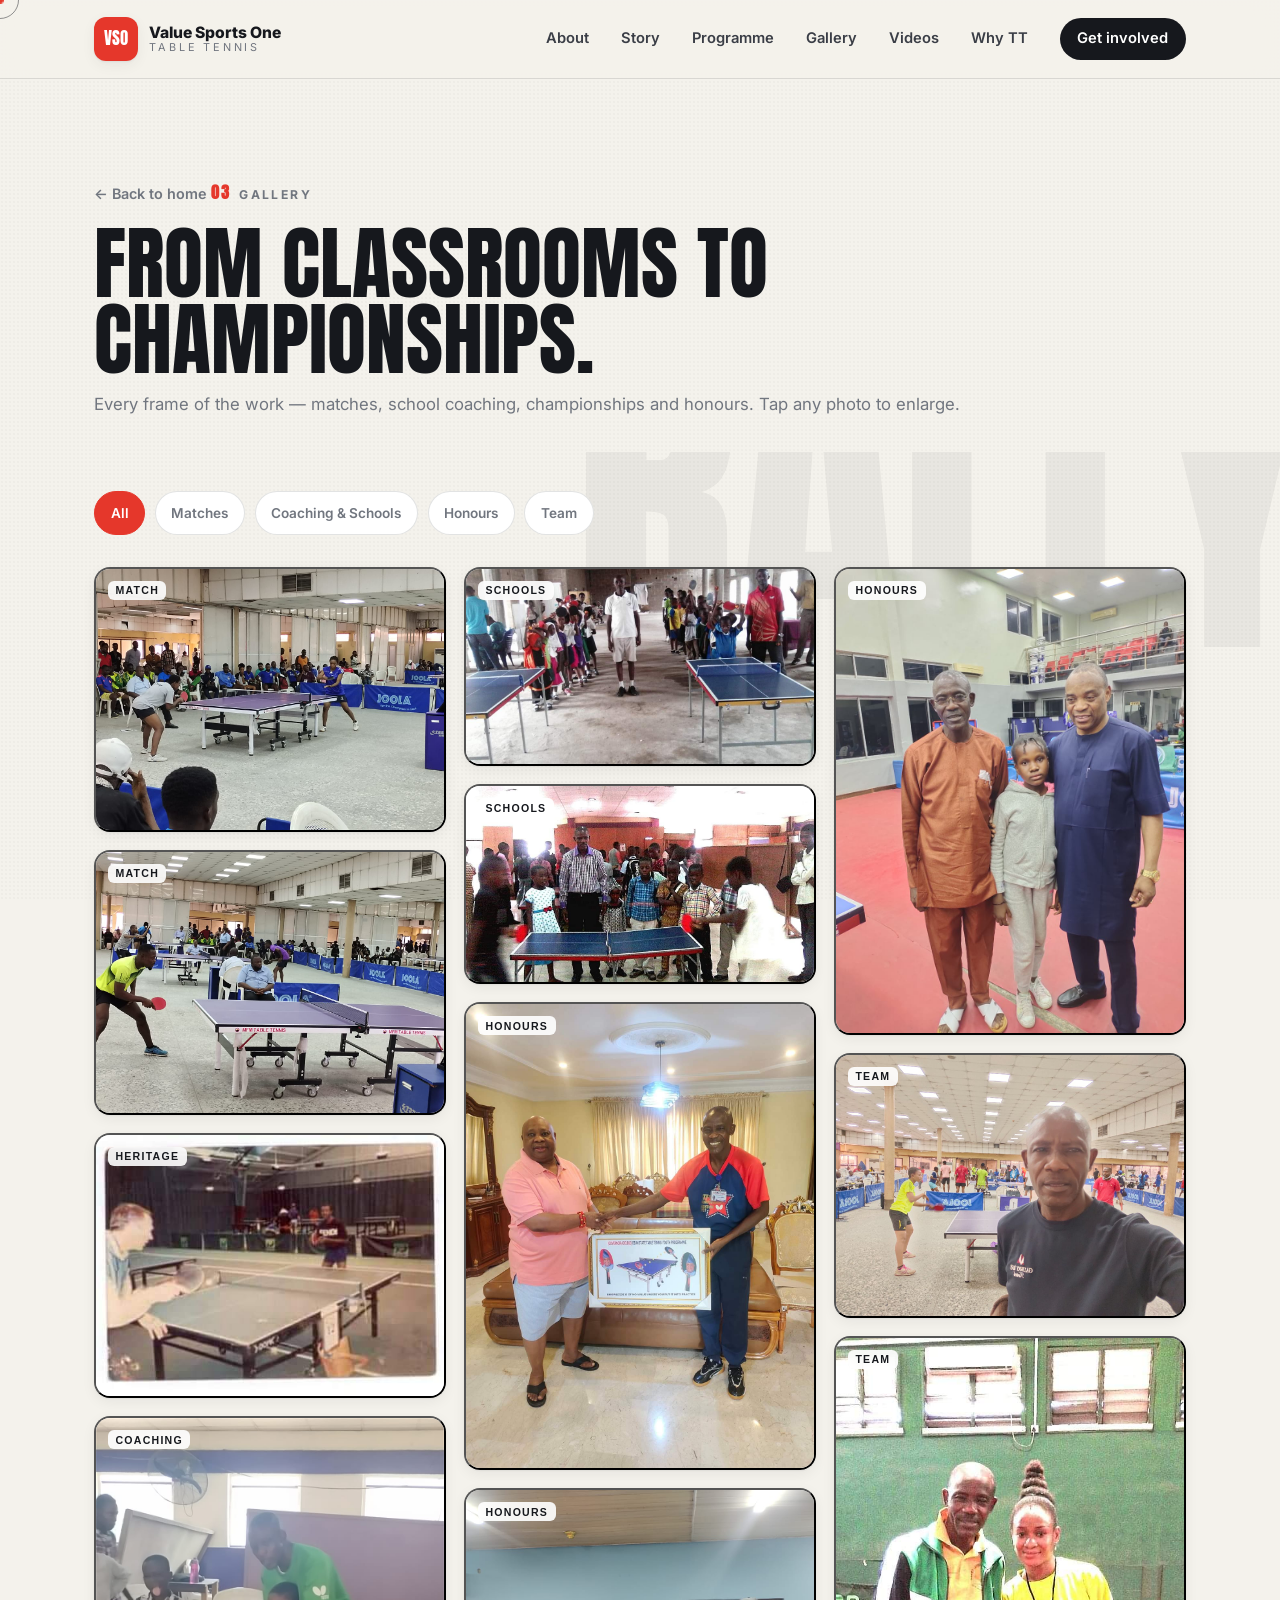
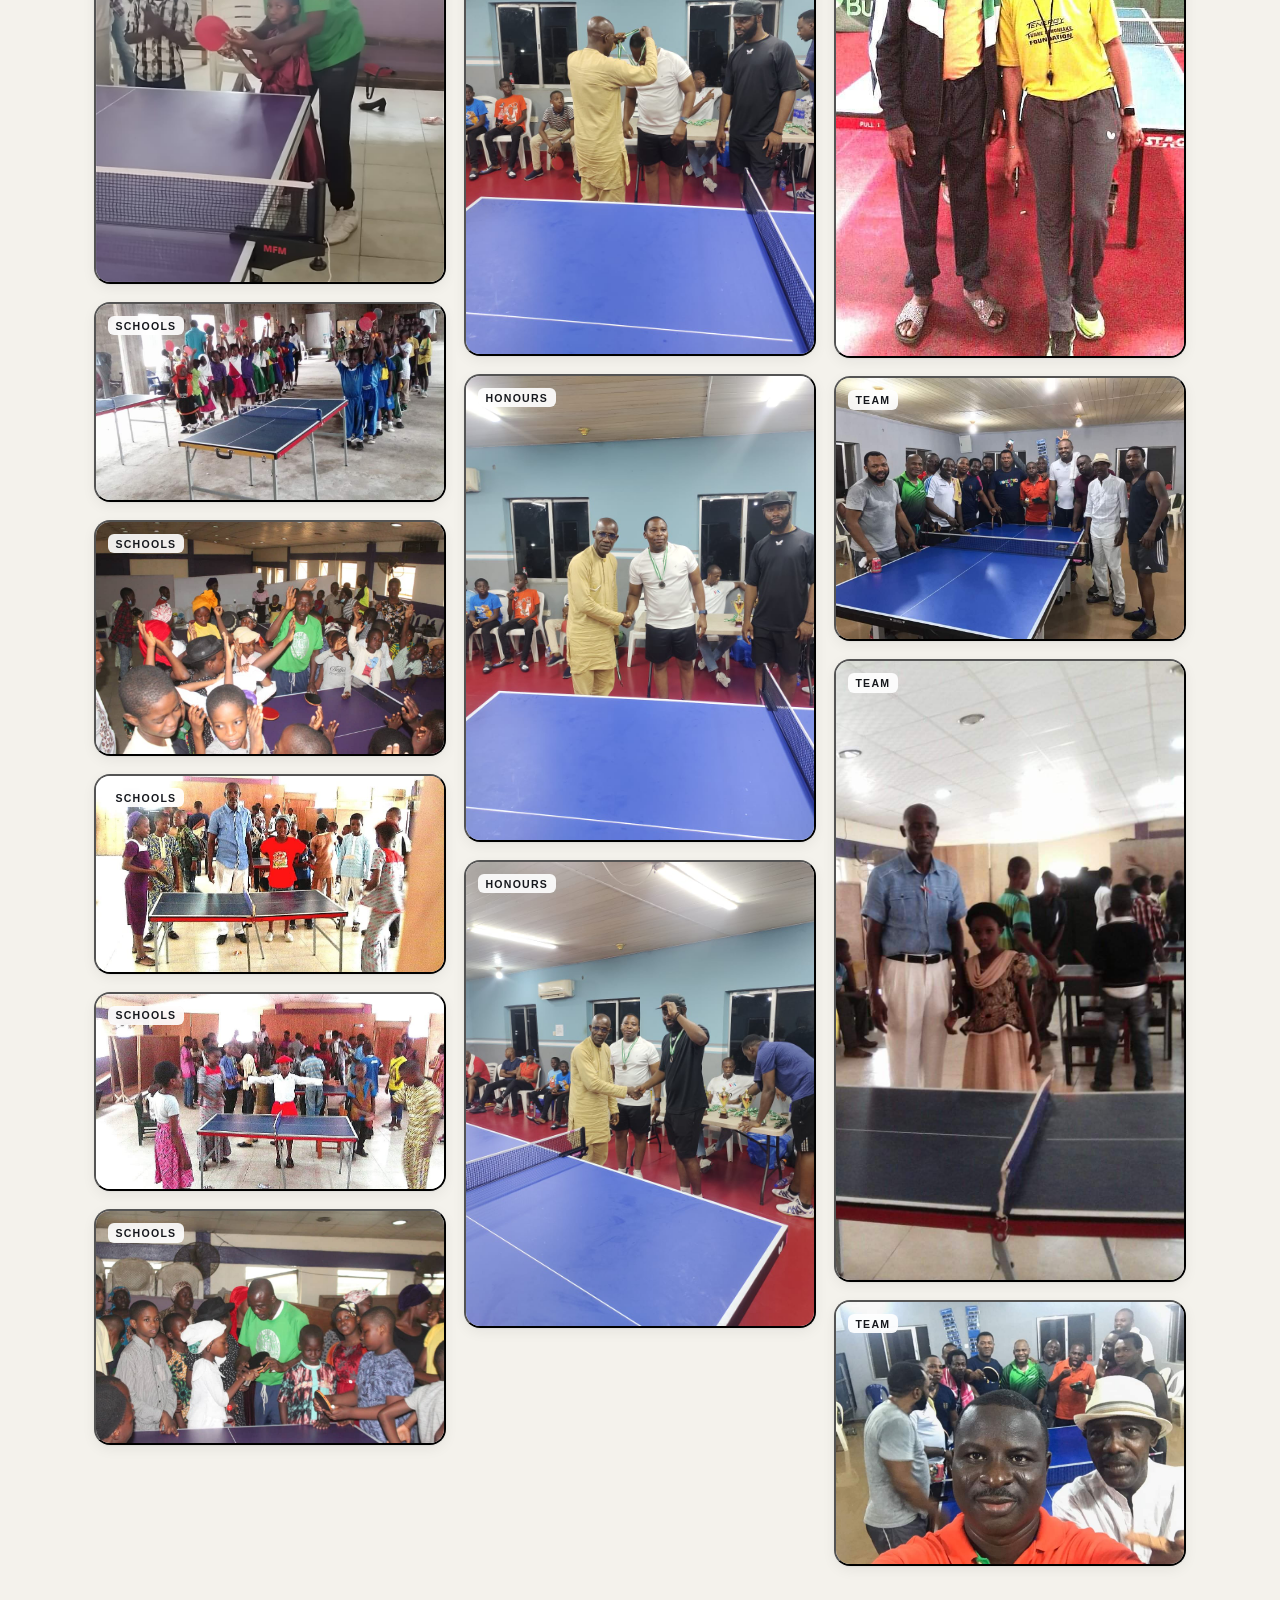
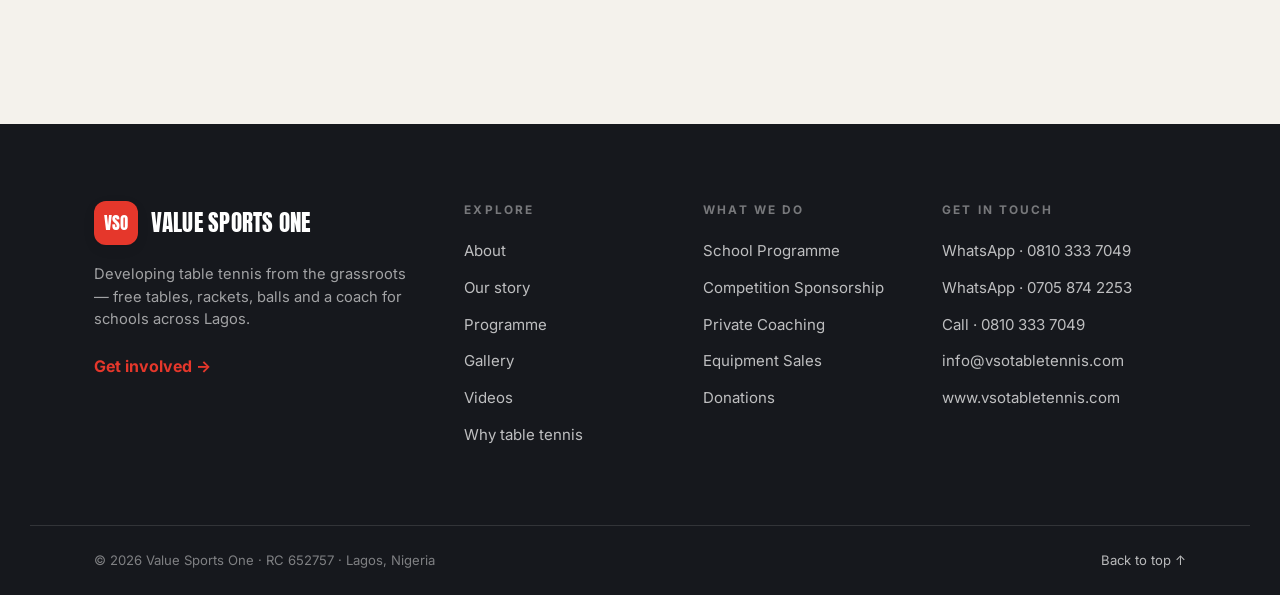
==== gallery.html @ e2d9fc6f "Dedicated gallery/videos pages with homepage previews; split-panel endorsement - Add gallery.html an" ====
<!DOCTYPE html>
<html lang="en">
<head>
<meta charset="UTF-8" />
<meta name="viewport" content="width=device-width, initial-scale=1.0" />
<title>Gallery — VSO Table Tennis | Value Sports One</title>
<meta name="description" content="Photo gallery from Value Sports One (VSO) Table Tennis — matches, school coaching, championships and honours across Lagos." />
<meta name="theme-color" content="#f4f2ee" />
<link rel="icon" href="favicon.svg" type="image/svg+xml" />
<link rel="preconnect" href="https://fonts.googleapis.com" />
<link rel="preconnect" href="https://fonts.gstatic.com" crossorigin />
<link href="https://fonts.googleapis.com/css2?family=Anton&family=Inter:wght@400;500;600;700;800&display=swap" rel="stylesheet" />
<link rel="stylesheet" href="styles-light.css" />
</head>
<body class="theme-light">

<!-- ===== HEADER ===== -->
<header class="site-header" id="top">
  <div class="wrap header-inner">
    <a class="brand" href="index.html" aria-label="VSO Table Tennis home">
      <span class="brand-badge">VSO</span>
      <span class="brand-text">
        <span class="brand-name">Value Sports One</span>
        <span class="brand-sub">Table Tennis</span>
      </span>
    </a>
    <nav class="nav" id="nav" aria-label="Primary">
      <div class="nav-modal-head">
        <span class="nav-modal-title">Menu</span>
        <button class="nav-close" id="navClose" type="button" aria-label="Close menu"><span></span><span></span></button>
      </div>
      <a href="index.html#about">About</a>
      <a href="index.html#story">Story</a>
      <a href="index.html#programme">Programme</a>
      <a href="gallery.html">Gallery</a>
      <a href="videos.html">Videos</a>
      <a href="index.html#benefits">Why TT</a>
      <a href="index.html#contact" class="nav-cta">Get involved</a>
    </nav>
    <div class="nav-backdrop" id="navBackdrop"></div>
    <button class="nav-toggle" id="navToggle" aria-label="Open menu" aria-expanded="false" aria-controls="nav">
      <span></span><span></span><span></span>
    </button>
  </div>
</header>

<main>
  <!-- ===== PAGE HERO ===== -->
  <section class="page-hero">
    <div class="wrap">
      <a class="back-link" href="index.html">← Back to home</a>
      <p class="kicker"><span>03</span> Gallery</p>
      <h1>From classrooms to championships.</h1>
      <p class="section-intro">Every frame of the work — matches, school coaching, championships and honours. Tap any photo to enlarge.</p>
    </div>
  </section>

  <!-- ===== FULL GALLERY ===== -->
  <section class="section gallery media-page" id="gallery">
    <div class="wrap">
      <div class="gallery-filters" id="galleryFilters" role="tablist" aria-label="Filter gallery">
        <button class="chip is-active" data-filter="all">All</button>
        <button class="chip" data-filter="action">Matches</button>
        <button class="chip" data-filter="training">Coaching &amp; Schools</button>
        <button class="chip" data-filter="endorsements">Honours</button>
        <button class="chip" data-filter="portraits">Team</button>
      </div>
      <div class="masonry" id="masonry"><!-- built by light.js --></div>
    </div>
  </section>
</main>

<!-- ===== FOOTER ===== -->
<footer class="site-footer">
  <div class="wrap footer-grid">
    <div class="footer-col footer-about">
      <a class="footer-brand" href="index.html" aria-label="VSO Table Tennis home">
        <span class="brand-badge">VSO</span>
        <span class="footer-name">Value Sports One</span>
      </a>
      <p class="footer-tag">Developing table tennis from the grassroots — free tables, rackets, balls and a coach for schools across Lagos.</p>
      <a class="footer-cta" href="https://wa.me/2348103337049?text=Hello%20VSO%2C%20I%27d%20like%20to%20get%20involved%20with%20VSO%20Table%20Tennis." target="_blank" rel="noopener">Get involved →</a>
    </div>

    <nav class="footer-col" aria-label="Explore">
      <h3 class="footer-heading">Explore</h3>
      <ul class="footer-links">
        <li><a href="index.html#about">About</a></li>
        <li><a href="index.html#story">Our story</a></li>
        <li><a href="index.html#programme">Programme</a></li>
        <li><a href="gallery.html">Gallery</a></li>
        <li><a href="videos.html">Videos</a></li>
        <li><a href="index.html#benefits">Why table tennis</a></li>
      </ul>
    </nav>

    <nav class="footer-col" aria-label="What we do">
      <h3 class="footer-heading">What we do</h3>
      <ul class="footer-links">
        <li><a href="index.html#programme">School Programme</a></li>
        <li><a href="index.html#programme">Competition Sponsorship</a></li>
        <li><a href="index.html#programme">Private Coaching</a></li>
        <li><a href="index.html#programme">Equipment Sales</a></li>
        <li><a href="index.html#programme">Donations</a></li>
      </ul>
    </nav>

    <div class="footer-col footer-contact">
      <h3 class="footer-heading">Get in touch</h3>
      <ul class="footer-links">
        <li><a href="https://wa.me/2348103337049" target="_blank" rel="noopener">WhatsApp · 0810 333 7049</a></li>
        <li><a href="https://wa.me/2347058742253" target="_blank" rel="noopener">WhatsApp · 0705 874 2253</a></li>
        <li><a href="tel:+2348103337049">Call · 0810 333 7049</a></li>
        <li><a href="mailto:info@vsotabletennis.com">info@vsotabletennis.com</a></li>
        <li><a href="https://www.vsotabletennis.com">www.vsotabletennis.com</a></li>
      </ul>
    </div>
  </div>

  <div class="wrap footer-bottom">
    <span>© <span id="year"></span> Value Sports One · RC 652757 · Lagos, Nigeria</span>
    <a href="#top">Back to top ↑</a>
  </div>
</footer>

<!-- ===== STICKY MOBILE CTA ===== -->
<a class="mobile-cta" href="https://wa.me/2348103337049?text=Hello%20VSO%2C%20I%27d%20like%20to%20get%20involved%20with%20VSO%20Table%20Tennis." target="_blank" rel="noopener" aria-label="Chat with VSO on WhatsApp">
  <svg viewBox="0 0 24 24" width="28" height="28" fill="currentColor" aria-hidden="true"><path d="M12.04 2C6.58 2 2.13 6.45 2.13 11.91c0 1.75.46 3.45 1.32 4.95L2 22l5.25-1.38a9.9 9.9 0 0 0 4.79 1.22h.01c5.46 0 9.91-4.45 9.91-9.91 0-2.65-1.03-5.14-2.9-7.01A9.82 9.82 0 0 0 12.04 2Zm5.8 14.16c-.25.69-1.45 1.32-1.99 1.36-.53.05-1.03.24-3.48-.73-2.94-1.16-4.83-4.15-4.98-4.34-.15-.2-1.2-1.6-1.2-3.05 0-1.45.76-2.16 1.03-2.46.27-.3.59-.37.79-.37.2 0 .4 0 .57.01.18.01.43-.07.67.51.25.59.84 2.04.91 2.19.07.15.12.32.02.52-.1.2-.15.32-.3.49-.15.17-.31.38-.45.51-.15.15-.3.31-.13.6.17.3.76 1.25 1.63 2.02 1.12 1 2.07 1.31 2.36 1.46.3.15.47.12.64-.07.17-.2.74-.86.94-1.16.2-.3.4-.25.67-.15.27.1 1.71.81 2 .96.3.15.5.22.57.34.07.12.07.71-.18 1.4Z"/></svg>
  <span class="mobile-cta-label">Chat with us on WhatsApp</span>
</a>

<!-- ===== LIGHTBOX ===== -->
<div class="lightbox" id="lightbox" aria-hidden="true" role="dialog" aria-modal="true" aria-label="Media viewer">
  <button class="lb-close" id="lbClose" aria-label="Close">&times;</button>
  <button class="lb-nav lb-prev" id="lbPrev" aria-label="Previous">&#8249;</button>
  <button class="lb-nav lb-next" id="lbNext" aria-label="Next">&#8250;</button>
  <div class="lb-stage" id="lbStage"></div>
  <p class="lb-caption" id="lbCaption"></p>
</div>

<script src="light.js"></script>
</body>
</html>
---- styles-light.css ----
/* ==========================================================================
   VSO Table Tennis — styles-light.css
   Light editorial concept · cinematic showreel · custom cursor · fine motion.
   ========================================================================== */

:root {
  /* surfaces — warm paper */
  --paper:   #f4f2ec;
  --paper-2: #eae7df;
  --surface: #ffffff;
  --ink:     #16181d;
  --ink-2:   #3a3e46;
  --muted:   #71767f;
  --faint:   #9aa0a8;
  --line:    rgba(22,24,29,0.12);
  --line-2:  rgba(22,24,29,0.20);

  /* brand */
  --red:      #e5372b;
  --red-deep: #c01f14;
  --blue:     #2456d6;
  --green:    #149149;
  --accent:   var(--red);

  /* shadows — soft, layered */
  --sh-sm: 0 1px 2px rgba(22,24,29,.06), 0 4px 14px rgba(22,24,29,.06);
  --sh-md: 0 6px 18px rgba(22,24,29,.08), 0 24px 60px -24px rgba(22,24,29,.22);
  --sh-lg: 0 30px 80px -28px rgba(22,24,29,.40);

  --display: "Anton", "Arial Narrow", sans-serif;
  --sans: "Inter", system-ui, -apple-system, "Segoe UI", Roboto, sans-serif;

  --wrap: 1220px;
  --gutter: clamp(20px, 5vw, 68px);
  --radius: 16px;
  --radius-lg: 24px;
  --ease: cubic-bezier(.22,.61,.36,1);
  --ease-out: cubic-bezier(.16,1,.3,1);
  --pop: cubic-bezier(.34, 1.7, .5, 1);       /* springy overshoot — "jumps out" */
  --pop-soft: cubic-bezier(.3, 1.45, .5, 1);
}

* { box-sizing: border-box; margin: 0; padding: 0; }
html { scroll-behavior: smooth; }
@media (prefers-reduced-motion: reduce) { html { scroll-behavior: auto; } }

body {
  font-family: var(--sans);
  background: var(--paper);
  color: var(--ink);
  line-height: 1.62;
  -webkit-font-smoothing: antialiased;
  text-rendering: optimizeLegibility;
  overflow-x: hidden;
}
a { color: inherit; text-decoration: none; }
img, video { display: block; max-width: 100%; }
ul, ol { list-style: none; }

.wrap { width: 100%; max-width: var(--wrap); margin-inline: auto; padding-inline: var(--gutter); }

/* subtle paper grain */
body::before {
  content: ""; position: fixed; inset: 0; z-index: -1; pointer-events: none;
  background-image: radial-gradient(rgba(22,24,29,.022) 1px, transparent 1px);
  background-size: 4px 4px;
}

/* ---------- type ---------- */
.eyebrow { font-size: .74rem; letter-spacing: .24em; text-transform: uppercase; color: var(--muted); font-weight: 600; }
.eyebrow.light { color: rgba(255,255,255,.82); }
.kicker { display: inline-flex; align-items: baseline; gap: .6em; font-size: .76rem; letter-spacing: .2em; text-transform: uppercase; font-weight: 700; color: var(--muted); margin-bottom: 1.1rem; }
.kicker span { font-family: var(--display); font-size: 1rem; color: var(--red); }
.section-title { font-family: var(--display); font-weight: 400; font-size: clamp(2rem, 5.2vw, 3.7rem); line-height: .98; letter-spacing: .005em; text-transform: uppercase; }
.lead { font-size: clamp(1.05rem, 1.6vw, 1.24rem); color: var(--ink-2); }
p { color: var(--ink-2); }
strong { color: var(--ink); font-weight: 700; }
em { color: var(--muted); font-style: normal; }

.section { padding-block: clamp(76px, 11vw, 150px); }
.section-head { max-width: 780px; margin-bottom: clamp(36px, 6vw, 66px); }
.section-intro { margin-top: .9rem; color: var(--muted); font-size: 1.05rem; }
/* "View all" row under a preview section */
.section-more { margin-top: clamp(30px, 4vw, 52px); display: flex; justify-content: center; }

/* dedicated media pages (gallery.html / videos.html) */
.page-hero { padding: clamp(120px, 15vw, 180px) 0 clamp(18px, 3vw, 34px); }
.page-hero .back-link { display: inline-block; margin-bottom: 1.2rem; font-weight: 600; font-size: .9rem; color: var(--muted); transition: color .2s, transform .3s var(--pop); }
.page-hero .back-link:hover { color: var(--red); transform: translateX(-3px); }
.page-hero h1 { font-family: var(--display); font-weight: 400; text-transform: uppercase; font-size: clamp(2.6rem, 7vw, 5rem); line-height: .95; }
.media-page { padding-top: clamp(20px, 3vw, 40px); }

/* ---------- buttons ---------- */
.btn { position: relative; overflow: hidden; isolation: isolate; display: inline-flex; align-items: center; justify-content: center; gap: .55em; font-weight: 700; font-size: .95rem; padding: 1em 1.6em; border-radius: 999px; border: 1px solid transparent; cursor: pointer; transition: transform .3s var(--pop), border-color .25s, box-shadow .3s, color .3s; }
/* hover fill wipes up from the bottom */
.btn::before { content: ""; position: absolute; inset: 0; z-index: -1; transform: translateY(101%); transition: transform .4s var(--ease-out); }
.btn:hover { transform: translateY(-4px) scale(1.07); }
.btn:hover::before { transform: translateY(0); }
.btn:active { transform: translateY(-1px) scale(.96); transition-duration: .1s; }
/* arrow nudge on the label end */
.btn::after { content: "\2192"; display: inline-block; margin-left: -.15em; opacity: 0; max-width: 0; transform: translateX(-6px); transition: opacity .3s, transform .3s var(--ease-out), max-width .3s; }
.btn:hover::after { opacity: 1; max-width: 1.4em; transform: translateX(0); }

.btn-primary { background: var(--red); color: #fff; box-shadow: 0 12px 30px -12px rgba(229,55,43,.6); }
.btn-primary::before { background: var(--red-deep); }
.btn-primary:hover { box-shadow: 0 18px 40px -14px rgba(229,55,43,.78); }

.btn-ghost { background: transparent; border-color: var(--line-2); color: var(--ink); }
.btn-ghost::before { background: var(--ink); }
.btn-ghost:hover { color: #fff; border-color: var(--ink); }

.btn-block { width: 100%; }
@media (prefers-reduced-motion: reduce) {
  .btn::before, .btn::after { transition: none; }
  .btn:hover, .nav-cta:hover, .chip:hover, .video-card:hover, .benefit:hover,
  .tile:hover, .champ-card:hover, .contact-row:hover, .service-link:hover,
  .reel-toggle:hover, .brand:hover .brand-badge, .service:hover .service-num,
  .video-card:hover .v-play { transform: none; }
}

/* ---------- concept flag ---------- */
.concept-flag {
  position: fixed; bottom: 18px; left: 50%; transform: translateX(-50%);
  z-index: 150; font-size: .78rem; font-weight: 600; letter-spacing: .02em;
  background: var(--ink); color: #fff; padding: .55em 1.1em; border-radius: 999px;
  box-shadow: var(--sh-md); transition: transform .25s var(--ease), opacity .3s;
}
.concept-flag:hover { transform: translateX(-50%) translateY(-2px); }

/* ==========================================================================
   CUSTOM CURSOR
   ========================================================================== */
.cursor-dot, .cursor-ring {
  position: fixed; top: 0; left: 0; z-index: 9999; pointer-events: none;
  border-radius: 50%; mix-blend-mode: normal;
  will-change: transform; translate: -50% -50%;
}
.cursor-dot { width: 7px; height: 7px; background: var(--red); transition: opacity .2s, width .2s, height .2s; }
.cursor-ring {
  width: 38px; height: 38px; border: 1.5px solid rgba(22,24,29,.45);
  transition: width .28s var(--ease-out), height .28s var(--ease-out),
              background .28s, border-color .28s, opacity .25s;
  display: grid; place-items: center;
}
.cursor-ring .cursor-label {
  font-size: .62rem; font-weight: 700; letter-spacing: .12em; text-transform: uppercase;
  color: #fff; opacity: 0; transition: opacity .2s; white-space: nowrap;
}
/* hovering links/buttons → ring grows subtly */
body.cur-link .cursor-ring { width: 58px; height: 58px; border-color: var(--red); }
body.cur-link .cursor-dot { opacity: 0; }
/* hovering media → ring becomes a filled "View / Play" pill-circle */
body.cur-media .cursor-ring { width: 76px; height: 76px; background: var(--red); border-color: var(--red); }
body.cur-media .cursor-ring .cursor-label { opacity: 1; }
body.cur-media .cursor-dot { opacity: 0; }
body.cur-hidden .cursor-dot, body.cur-hidden .cursor-ring { opacity: 0; }
/* hide native cursor only when custom is active */
body.has-cursor, body.has-cursor a, body.has-cursor button, body.has-cursor .tile, body.has-cursor .video-card { cursor: none; }
@media (hover: none), (pointer: coarse) { .cursor-dot, .cursor-ring { display: none !important; } body.has-cursor, body.has-cursor * { cursor: auto; } }

/* ==========================================================================
   HEADER
   ========================================================================== */
.site-header { position: fixed; inset: 0 0 auto 0; z-index: 100; transition: background .3s var(--ease), border-color .3s, backdrop-filter .3s; border-bottom: 1px solid transparent; }
.site-header.scrolled { background: rgba(244,242,236,.82); backdrop-filter: blur(14px) saturate(1.4); border-bottom-color: var(--line); }
.header-inner { display: flex; align-items: center; justify-content: space-between; height: 78px; }
.brand { display: inline-flex; align-items: center; gap: .7rem; }
.brand-badge { font-family: var(--display); font-size: 1.05rem; color: #fff; background: var(--red); width: 44px; height: 44px; display: grid; place-items: center; border-radius: 12px; box-shadow: var(--sh-sm); transition: transform .4s var(--pop); }
.brand:hover .brand-badge { transform: rotate(-8deg) scale(1.12); }
.brand-text { display: flex; flex-direction: column; line-height: 1.05; }
.brand-name { font-weight: 800; font-size: .98rem; }
.brand-sub { font-size: .68rem; letter-spacing: .26em; text-transform: uppercase; color: var(--muted); }
.nav { display: flex; align-items: center; gap: 2rem; }
/* modal-only chrome — hidden on desktop, shown inside the mobile popup */
.nav-modal-head, .nav-backdrop { display: none; }
.nav a { font-size: .92rem; font-weight: 600; color: var(--ink-2); position: relative; transition: color .2s; }
.nav a:not(.nav-cta)::after { content: ""; position: absolute; left: 0; bottom: -6px; width: 0; height: 2px; background: var(--red); transition: width .25s var(--ease); }
.nav a:not(.nav-cta):hover { color: var(--ink); }
.nav a:not(.nav-cta):hover::after { width: 100%; }
.nav a.nav-cta { background: var(--ink); color: #fff; padding: .6em 1.2em; border-radius: 999px; transition: background .2s, transform .3s var(--pop); }
.nav a.nav-cta:hover { background: var(--red); color: #fff; transform: translateY(-2px) scale(1.07); }
.nav a.nav-cta:active { transform: scale(.96); transition-duration: .1s; }
.nav-toggle { display: none; flex-direction: column; align-items: center; justify-content: center; gap: 5px; background: none; border: 0; cursor: pointer; width: 44px; height: 44px; margin-right: -8px; }
.nav-toggle span { width: 26px; height: 2px; background: var(--ink); border-radius: 2px; transition: transform .3s var(--ease), opacity .2s; }
.nav-toggle[aria-expanded="true"] span:nth-child(1) { transform: translateY(7px) rotate(45deg); }
.nav-toggle[aria-expanded="true"] span:nth-child(2) { opacity: 0; }
.nav-toggle[aria-expanded="true"] span:nth-child(3) { transform: translateY(-7px) rotate(-45deg); }

/* ==========================================================================
   HERO
   ========================================================================== */
.hero { position: relative; min-height: 100svh; display: flex; align-items: flex-end; padding-top: 112px; padding-bottom: clamp(46px, 6vw, 90px); overflow: hidden; }
.hero-media { position: absolute; inset: 0; z-index: 0; }
.hero-media img { width: 100%; height: 100%; object-fit: cover; object-position: 62% center; }
.hero-fade {
  position: absolute; inset: 0;
  background:
    linear-gradient(180deg, rgba(11,12,15,.52) 0%, rgba(11,12,15,.12) 28%, rgba(11,12,15,.5) 68%, rgba(244,242,236,.55) 90%, var(--paper) 100%),
    linear-gradient(90deg, rgba(11,12,15,.72) 0%, rgba(11,12,15,.22) 52%, rgba(11,12,15,0) 100%);
}
.hero-inner { position: relative; z-index: 1; width: 100%; }
.hero-copy { max-width: 660px; }
.hero .eyebrow.light { color: rgba(255,255,255,.85); }
.hero-title { font-family: var(--display); font-weight: 400; font-size: clamp(3rem, 8.4vw, 7rem); line-height: .9; letter-spacing: .005em; text-transform: uppercase; margin: .8rem 0 1.2rem; color: #fff; }
.hero-title .line { display: block; overflow: hidden; }
.hero-title .w { display: inline-block; transform: translateY(110%); opacity: 0; transition: transform .9s var(--ease-out), opacity .9s var(--ease-out); }
.hero.in .w { transform: translateY(0); opacity: 1; }
.hero-title .accent { color: var(--red); }
.hero-lead { max-width: 520px; font-size: clamp(1.02rem, 1.5vw, 1.2rem); color: rgba(255,255,255,.9); }
.hero-actions { display: flex; flex-wrap: wrap; gap: .9rem; margin-top: 2rem; }
.hero .btn-ghost { border-color: rgba(255,255,255,.5); color: #fff; }
.hero .btn-ghost::before { background: #fff; }
.hero .btn-ghost:hover { border-color: #fff; color: var(--ink); }
.hero-scroll { position: absolute; left: 50%; bottom: 22px; transform: translateX(-50%); width: 26px; height: 42px; border: 2px solid rgba(255,255,255,.4); border-radius: 14px; z-index: 1; }
.hero-scroll span { position: absolute; left: 50%; top: 8px; width: 4px; height: 8px; background: #fff; border-radius: 2px; transform: translateX(-50%); animation: scrolldot 1.8s infinite; }
@keyframes scrolldot { 0% { opacity: 0; transform: translate(-50%, 0); } 40% { opacity: 1; } 80% { opacity: 0; transform: translate(-50%, 12px); } }
@media (prefers-reduced-motion: reduce) { .hero-scroll span { animation: none; } }

/* header legibility over the photo hero (top of page only) */
.site-header:not(.scrolled) .brand-name { color: #fff; }
.site-header:not(.scrolled) .brand-sub { color: rgba(255,255,255,.7); }
/* these colour the inline desktop nav over the hero — must NOT leak into the
   mobile modal (white links on a white card = invisible), so desktop-only */
@media (min-width: 861px) {
  .site-header:not(.scrolled) .nav a:not(.nav-cta) { color: rgba(255,255,255,.92); }
  .site-header:not(.scrolled) .nav a:not(.nav-cta):hover { color: #fff; }
  .site-header:not(.scrolled) .nav-cta { background: rgba(11,12,15,.34); border: 1px solid rgba(255,255,255,.6); color: #fff; backdrop-filter: blur(6px); }
  .site-header:not(.scrolled) .nav-cta:hover { background: var(--red); border-color: var(--red); color: #fff; }
}
.site-header:not(.scrolled) .nav-toggle span { background: #fff; }

/* ==========================================================================
   TICKER
   ========================================================================== */
.ticker { border-block: 1px solid var(--line); background: var(--surface); overflow: hidden; padding-block: 16px; }
.ticker-row { display: inline-flex; align-items: center; gap: 1.5rem; white-space: nowrap; font-family: var(--display); font-size: 1.25rem; letter-spacing: .03em; text-transform: uppercase; color: var(--ink); animation: tick 30s linear infinite; }
.ticker-row i { color: var(--red); font-style: normal; }
@keyframes tick { to { transform: translateX(-50%); } }
@media (prefers-reduced-motion: reduce) { .ticker-row { animation: none; } }

/* ==========================================================================
   STORY
   ========================================================================== */
.story-grid { display: grid; grid-template-columns: 1.05fr .95fr; gap: clamp(32px, 6vw, 84px); align-items: center; }
.story-copy p + p { margin-top: 1.1rem; }
.story-copy .lead { margin-bottom: 1.1rem; }
.signature { display: flex; align-items: center; gap: 1.1rem; margin-top: 2rem; padding-top: 1.5rem; border-top: 1px solid var(--line); }
.sig-photo { width: 66px; height: 66px; border-radius: 50%; object-fit: cover; object-position: center 25%; flex: none; border: 3px solid var(--red); box-shadow: var(--sh-sm); transition: transform .4s var(--pop); }
.signature:hover .sig-photo { transform: scale(1.08) rotate(-4deg); }
.sig-text { display: flex; flex-direction: column; }
.sig-name { display: block; font-family: var(--display); font-size: 1.3rem; }
.sig-role { display: block; font-size: .85rem; color: var(--muted); }
.story { padding-top: clamp(34px, 5vw, 66px); }
.story-figure { position: relative; border-radius: var(--radius-lg); box-shadow: var(--sh-lg); }
.story-figure img { width: 100%; aspect-ratio: 5/4; object-fit: cover; border-radius: var(--radius-lg); display: block; }
/* shape-line corner bracket — laps up into the section above */
.story-figure::before {
  content: ""; position: absolute; left: -14px; top: -14px; width: 74px; height: 74px;
  border-left: 3px solid var(--red); border-top: 3px solid var(--red);
  z-index: 2; pointer-events: none;
}
@media (min-width: 861px) {
  .story-figure { margin-top: -84px; } /* overlap the previous section */
}

/* About us — two-column editorial */
.about { padding-top: clamp(40px, 6vw, 80px); }
.about-grid { display: grid; grid-template-columns: .82fr 1.18fr; gap: clamp(28px, 6vw, 84px); align-items: start; }
.about-head { position: sticky; top: 120px; }
.about-statement { font-size: clamp(1.35rem, 2.6vw, 2.05rem); font-weight: 600; line-height: 1.34; letter-spacing: -.01em; color: var(--ink); }
.about-statement em { color: var(--red); font-style: normal; }
.about-facts { display: grid; grid-template-columns: repeat(3, 1fr); gap: 0; margin-top: clamp(28px, 4vw, 44px); border-top: 1px solid var(--line); }
.about-facts .fact { padding: 1.25rem 0 0; border-right: 1px solid var(--line); padding-right: 1.2rem; }
.about-facts .fact:last-child { border-right: 0; }
.about-facts dt { font-size: .72rem; letter-spacing: .2em; text-transform: uppercase; font-weight: 700; color: var(--muted); margin-bottom: .5rem; }
.about-facts dd { margin: 0; font-family: var(--display); font-size: clamp(1rem, 1.5vw, 1.25rem); line-height: 1.05; text-transform: uppercase; color: var(--ink); }

/* ==========================================================================
   PROGRAMME / SERVICES
   ========================================================================== */
.services { border-top: 1px solid var(--line); }
.service { display: grid; grid-template-columns: auto 1fr auto; align-items: center; gap: clamp(16px, 4vw, 48px); padding: clamp(22px, 3.4vw, 38px) 0; border-bottom: 1px solid var(--line); position: relative; transition: padding-left .35s var(--ease); }
.service::before { content: ""; position: absolute; inset: 0 0 0 -100vw; background: linear-gradient(90deg, transparent, rgba(229,55,43,.05)); opacity: 0; transition: opacity .3s; pointer-events: none; }
.service:hover::before { opacity: 1; }
.service:hover { padding-left: 14px; }
.service-num { font-family: var(--display); font-size: clamp(1.6rem, 3vw, 2.4rem); color: var(--faint); transition: color .3s, transform .4s var(--pop); }
.service:hover .service-num { color: var(--red); transform: scale(1.22) translateX(4px); }
.service-body h3 { font-size: clamp(1.25rem, 2.4vw, 1.75rem); font-weight: 800; letter-spacing: -.01em; }
.service-body p { margin-top: .4rem; max-width: 62ch; font-size: .98rem; }
.service-link { font-weight: 700; font-size: .82rem; letter-spacing: .04em; text-transform: uppercase; color: var(--ink); border: 1px solid var(--line-2); border-radius: 999px; padding: .7em 1.25em; white-space: nowrap; transition: background .2s, color .2s, border-color .2s, transform .3s var(--pop); }
.service-link:hover { background: var(--ink); color: #fff; border-color: var(--ink); transform: scale(1.09); }
.service-link:active { transform: scale(.96); transition-duration: .1s; }

/* ==========================================================================
   SHOWREEL — sticky parallax video
   ========================================================================== */
/* Desktop / tablet: full-bleed cinematic showreel */
.showreel { position: relative; }
.showreel-track { height: 230vh; position: relative; }
.showreel-sticky { position: sticky; top: 0; height: 100vh; overflow: hidden; display: grid; place-items: center; background: var(--ink); }
.showreel-video { position: absolute; inset: 0; will-change: transform; }
.showreel-video video { width: 100%; height: 100%; object-fit: cover; }
.showreel-scrim { position: absolute; inset: 0; background: linear-gradient(180deg, rgba(11,12,15,.45), rgba(11,12,15,.15) 40%, rgba(11,12,15,.7)); }
.showreel-overlay { position: relative; z-index: 2; text-align: center; color: #fff; padding-inline: var(--gutter); }
.showreel-title { font-family: var(--display); font-weight: 400; text-transform: uppercase; font-size: clamp(2.2rem, 6.5vw, 5rem); line-height: .95; margin: 1rem 0 0; }
.reel-toggle { display: inline-flex; align-items: center; gap: .7em; background: rgba(255,255,255,.12); border: 1px solid rgba(255,255,255,.4); color: #fff; padding: .7em 1.3em .7em .8em; border-radius: 999px; cursor: pointer; font-weight: 700; font-size: .9rem; letter-spacing: .02em; backdrop-filter: blur(6px); transition: background .25s, transform .3s var(--pop); }
.reel-toggle:hover { background: var(--red); border-color: var(--red); transform: translateY(-3px) scale(1.07); }
.reel-toggle:active { transform: scale(.96); transition-duration: .1s; }
.reel-ico { width: 30px; height: 30px; border-radius: 50%; background: #fff; display: grid; place-items: center; }
.reel-ico::before { content: ""; }
.reel-ico[data-state="play"]::before { width: 0; height: 0; margin-left: 3px; border-left: 11px solid var(--ink); border-top: 7px solid transparent; border-bottom: 7px solid transparent; }
.reel-ico[data-state="pause"]::before { width: 9px; height: 11px; border-left: 3px solid var(--ink); border-right: 3px solid var(--ink); }
.showreel-progress { position: absolute; left: 0; right: 0; bottom: 0; height: 4px; background: rgba(255,255,255,.16); z-index: 3; }
.showreel-progress span { display: block; height: 100%; width: 0; background: var(--red); }

/* ==========================================================================
   VIDEOS
   ========================================================================== */
.video-grid { display: grid; grid-template-columns: repeat(3, 1fr); gap: 20px; }
.video-grid .video-card:first-child { grid-column: span 2; grid-row: span 2; }
.video-card { position: relative; border-radius: var(--radius); overflow: hidden; cursor: pointer; background: var(--ink); box-shadow: var(--sh-sm); aspect-ratio: 4/3; transition: transform .4s var(--pop), box-shadow .4s; }
.video-card:hover { transform: translateY(-8px) scale(1.04); box-shadow: var(--sh-lg); z-index: 2; }
.video-card img, .video-card video { position: absolute; inset: 0; width: 100%; height: 100%; object-fit: cover; }
.video-card video { opacity: 0; transition: opacity .4s; }
.video-card.playing video { opacity: 1; }
.video-card::after { content: ""; position: absolute; inset: 0; background: linear-gradient(transparent 50%, rgba(11,12,15,.6)); }
.video-card .v-meta { position: absolute; left: 16px; right: 16px; bottom: 14px; z-index: 2; display: flex; align-items: center; justify-content: space-between; gap: 10px; color: #fff; }
.video-card .v-title { font-weight: 700; font-size: .98rem; }
.video-card .v-play { width: 52px; height: 52px; border-radius: 50%; background: rgba(229,55,43,.95); display: grid; place-items: center; flex: none; transition: transform .35s var(--pop); }
.video-card:hover .v-play { transform: scale(1.22); }
.video-card .v-play::before { content: ""; width: 0; height: 0; margin-left: 4px; border-left: 14px solid #fff; border-top: 9px solid transparent; border-bottom: 9px solid transparent; }

/* ==========================================================================
   GALLERY
   ========================================================================== */
.gallery-filters { display: flex; flex-wrap: wrap; gap: .6rem; margin-bottom: 2rem; }
.chip { font-family: var(--sans); font-size: .85rem; font-weight: 600; color: var(--muted); background: var(--surface); border: 1px solid var(--line); padding: .55em 1.15em; border-radius: 999px; min-height: 44px; display: inline-flex; align-items: center; cursor: pointer; transition: color .2s, background .2s, border-color .2s, transform .3s var(--pop); }
.chip:hover { color: var(--ink); border-color: var(--line-2); transform: translateY(-3px) scale(1.06); }
.chip:active { transform: scale(.96); transition-duration: .1s; }
.chip.is-active { color: #fff; background: var(--red); border-color: var(--red); }
.masonry { columns: 3; column-gap: 18px; }
.tile { position: relative; margin-bottom: 18px; border-radius: var(--radius); overflow: hidden; cursor: pointer; break-inside: avoid; background: var(--surface); box-shadow: var(--sh-sm); transition: transform .35s var(--pop), box-shadow .3s; }
.tile:hover { transform: scale(1.05); box-shadow: var(--sh-lg); z-index: 3; }
.tile img { width: 100%; height: auto; transition: transform .6s var(--ease); }
.tile::after { content: ""; position: absolute; inset: 0; background: linear-gradient(transparent 60%, rgba(11,12,15,.45)); opacity: 0; transition: opacity .3s; }
.tile-tag { position: absolute; top: 12px; left: 12px; z-index: 2; font-size: .66rem; font-weight: 700; letter-spacing: .12em; text-transform: uppercase; color: var(--ink); background: rgba(255,255,255,.9); backdrop-filter: blur(6px); padding: .35em .7em; border-radius: 6px; }
.tile:hover img { transform: scale(1.02); }
.tile:hover::after { opacity: 1; }
.tile.is-hidden { display: none; }

/* ==========================================================================
   CHAMPIONS
   ========================================================================== */
/* editorial feature rows — image pops in from its frame beside a giant statement */
.champ-feature { display: grid; grid-template-columns: 1.12fr .88fr; gap: clamp(28px, 5vw, 76px); align-items: center; margin-top: clamp(44px, 6vw, 88px); }
.champ-feature.reverse { grid-template-columns: .88fr 1.12fr; }
.champ-feature.reverse .champ-shot { order: 2; }
.champ-feature.reverse .champ-said { order: 1; }

.champ-shot {
  position: relative; border-radius: var(--radius-lg); overflow: hidden; box-shadow: var(--sh-lg);
  clip-path: inset(0 101% 0 0 round var(--radius-lg));
  transition: clip-path 1s var(--ease-out), transform .45s var(--pop), box-shadow .45s;
}
.champ-feature.reverse .champ-shot { clip-path: inset(0 0 0 101% round var(--radius-lg)); }
.champ-shot.in,
.champ-feature.reverse .champ-shot.in { clip-path: inset(0 0 0 0 round var(--radius-lg)); }
.champ-shot img { width: 100%; aspect-ratio: 4/3; object-fit: cover; transform: scale(1.25); transition: transform 1.2s var(--pop); }
.champ-shot.face img { object-position: center top; }
.champ-shot.in img { transform: scale(1); }
.champ-shot:hover { transform: translateY(-6px) scale(1.015); }

.champ-said { position: relative; isolation: isolate; }
.champ-said::before { /* on-brand ring shape behind the number */
  content: ""; position: absolute; left: -34px; top: -46px; width: 150px; height: 150px;
  border: 2px solid rgba(229,55,43,.28); border-radius: 50%; z-index: -1;
}
.champ-index { font-family: var(--display); font-size: clamp(1.6rem, 3vw, 2.4rem); color: var(--red); display: block; margin-bottom: .6rem; }
.champ-big { font-size: clamp(1.9rem, 4vw, 3.4rem); font-weight: 800; line-height: 1.04; letter-spacing: -.02em; color: #fff; }
.champ-big em { color: var(--red); font-style: normal; }
.champ-sub { margin-top: 1.3rem; color: rgba(255,255,255,.62); font-size: 1.06rem; max-width: 44ch; }

@media (prefers-reduced-motion: reduce) {
  .champ-shot { clip-path: inset(0 0 0 0 round var(--radius-lg)); transition: none; }
  .champ-shot img { transform: none; transition: none; }
}

/* ==========================================================================
   CONTACT
   ========================================================================== */
.contact-grid { display: grid; grid-template-columns: 1fr 1fr; gap: clamp(32px, 6vw, 72px); align-items: start; }
.contact-copy .lead { margin-bottom: 1.8rem; }
.contact-methods { display: grid; gap: 10px; }
.contact-row { display: flex; align-items: baseline; justify-content: space-between; gap: 1rem; padding: 1.1rem 1.3rem; background: var(--surface); border: 1px solid var(--line); border-radius: var(--radius); box-shadow: var(--sh-sm); transition: border-color .25s, transform .32s var(--pop), box-shadow .3s; }
.contact-row:hover { border-color: var(--red); transform: translateX(8px) scale(1.02); box-shadow: var(--sh-md); }
.contact-label { font-size: .72rem; letter-spacing: .18em; text-transform: uppercase; color: var(--muted); }
.contact-value { font-weight: 700; font-size: 1.05rem; }
.contact-form { background: var(--surface); border: 1px solid var(--line); border-radius: var(--radius-lg); padding: clamp(24px, 3vw, 38px); box-shadow: var(--sh-md); }
.contact-form h3 { font-size: 1.3rem; font-weight: 800; margin-bottom: 1.3rem; }
.contact-form label { display: block; margin-bottom: 1rem; }
.contact-form label span { display: block; font-size: .82rem; color: var(--muted); margin-bottom: .4rem; font-weight: 600; }
.contact-form label span i { color: var(--faint); font-style: normal; }
.contact-form input, .contact-form select, .contact-form textarea { width: 100%; font-family: inherit; font-size: .98rem; color: var(--ink); background: var(--paper); border: 1px solid var(--line-2); border-radius: 10px; padding: .8em .9em; transition: border-color .2s, box-shadow .2s, background .2s; }
.contact-form input::placeholder, .contact-form textarea::placeholder { color: var(--faint); }
.contact-form input:focus, .contact-form select:focus, .contact-form textarea:focus { outline: none; border-color: var(--red); background: #fff; box-shadow: 0 0 0 3px rgba(229,55,43,.14); }
.contact-form textarea { resize: vertical; }
.form-note { margin-top: 1rem; font-size: .88rem; color: var(--muted); text-align: center; }
.form-note a { color: var(--red); font-weight: 600; }

/* ==========================================================================
   FOOTER
   ========================================================================== */
.site-footer { background: var(--ink); color: rgba(255,255,255,.66); }
.footer-grid {
  display: grid; grid-template-columns: 1.7fr 1fr 1fr 1.3fr; gap: clamp(28px, 4vw, 56px);
  padding-block: clamp(48px, 6vw, 82px);
}
.footer-about { max-width: 340px; }
.footer-brand { display: inline-flex; align-items: center; gap: .8rem; margin-bottom: 1.1rem; }
.footer-name { font-family: var(--display); font-size: 1.45rem; letter-spacing: .01em; text-transform: uppercase; color: #fff; }
.footer-tag { font-size: .92rem; line-height: 1.55; color: rgba(255,255,255,.6); margin-bottom: 1.4rem; }
.footer-cta { font-weight: 700; color: var(--red); transition: color .2s, transform .3s var(--pop); display: inline-block; }
.footer-cta:hover { color: #fff; transform: translateX(4px); }
.footer-heading {
  font-family: var(--body); font-size: .74rem; font-weight: 700; letter-spacing: .18em;
  text-transform: uppercase; color: rgba(255,255,255,.42); margin-bottom: 1.1rem;
}
.footer-links { list-style: none; display: flex; flex-direction: column; gap: .68rem; }
.footer-links a { font-size: .94rem; color: rgba(255,255,255,.72); transition: color .2s, padding-left .2s var(--ease); }
.footer-links a:hover { color: #fff; padding-left: 5px; }
.footer-bottom {
  display: flex; flex-wrap: wrap; gap: 1rem; justify-content: space-between; align-items: center;
  padding-block: 1.5rem; border-top: 1px solid rgba(255,255,255,.12);
  font-size: .82rem; color: rgba(255,255,255,.45);
}
.footer-bottom a { color: rgba(255,255,255,.7); }
.footer-bottom a:hover { color: var(--red); }

/* ==========================================================================
   LIGHTBOX
   ========================================================================== */
.lightbox { position: fixed; inset: 0; z-index: 200; background: rgba(20,22,26,.86); backdrop-filter: blur(10px); display: flex; align-items: center; justify-content: center; opacity: 0; visibility: hidden; transition: opacity .3s, visibility .3s; }
.lightbox.open { opacity: 1; visibility: visible; }
.lb-stage { max-width: min(1100px, 92vw); max-height: 82vh; display: flex; align-items: center; justify-content: center; transform: scale(.97); transition: transform .3s var(--ease); }
.lightbox.open .lb-stage { transform: scale(1); }
.lb-stage img, .lb-stage video { max-width: 92vw; max-height: 82vh; width: auto; height: auto; border-radius: 12px; box-shadow: var(--sh-lg); }
.lb-caption { position: absolute; bottom: 22px; left: 0; right: 0; text-align: center; font-size: .9rem; color: rgba(255,255,255,.85); padding-inline: 1rem; }
.lb-close, .lb-nav { position: absolute; z-index: 2; background: rgba(255,255,255,.12); border: 1px solid rgba(255,255,255,.3); color: #fff; cursor: pointer; display: grid; place-items: center; transition: background .2s, transform .3s var(--pop); }
.lb-close { top: 22px; right: 22px; width: 46px; height: 46px; border-radius: 50%; font-size: 1.6rem; }
.lb-nav { top: 50%; transform: translateY(-50%); width: 52px; height: 52px; border-radius: 50%; font-size: 1.9rem; }
.lb-prev { left: 18px; } .lb-next { right: 18px; }
.lb-close:hover, .lb-nav:hover { background: var(--red); border-color: var(--red); }
.lb-close:hover { transform: scale(1.15) rotate(90deg); }
.lb-nav:hover { transform: translateY(-50%) scale(1.18); }

/* ==========================================================================
   REVEAL
   ========================================================================== */
[data-reveal] { opacity: 0; transform: translateY(28px); transition: opacity .8s var(--ease-out), transform .8s var(--ease-out); }
[data-reveal].in { opacity: 1; transform: none; }
@media (prefers-reduced-motion: reduce) {
  [data-reveal] { opacity: 1; transform: none; transition: none; }
  .hero-title .w { opacity: 1; transform: none; transition: none; }
}

/* ==========================================================================
   BACKGROUND SYSTEM — oversized ghost type behind the sections.
   ========================================================================== */
.theme-light main > section { position: relative; }
.theme-light main > section > .wrap { position: relative; z-index: 2; }

/* ghost typography */
.ghost {
  position: absolute; z-index: 0; pointer-events: none; user-select: none;
  font-family: var(--display); text-transform: uppercase; line-height: .78;
  letter-spacing: -.01em; white-space: nowrap;
  color: rgba(22,24,29,.05);
}
.ghost.lite { color: rgba(255,255,255,.06); }
.ghost.red  { color: rgba(229,55,43,.07); }
/* clip ghost bleed to the section (avoids page overflow) */
.theme-light .story, .theme-light .programme, .theme-light .videos,
.theme-light .gallery, .theme-light .contact, .theme-light .champions,
.theme-light .benefits { overflow: hidden; }

/* ==========================================================================
   BRAND BAND — full-bleed orange brand moment
   ========================================================================== */
.band { background: var(--red); color: #fff; text-align: center; padding-block: clamp(66px, 9vw, 124px); }
.band-inner { display: flex; flex-direction: column; align-items: center; gap: 1.5rem; }
.band .eyebrow.light { color: rgba(255,255,255,.85); }
.band-title { font-family: var(--display); font-weight: 400; text-transform: uppercase; font-size: clamp(2.2rem, 6vw, 4.7rem); line-height: .94; letter-spacing: .01em; }
.btn-on-brand { background: #fff; color: var(--red); box-shadow: 0 14px 34px -14px rgba(0,0,0,.45); }
.btn-on-brand::before { background: var(--ink); }
.btn-on-brand:hover { color: #fff; }

/* ==========================================================================
   DARK INTERLUDE — Champions on charcoal for contrast
   ========================================================================== */
.champions { background: var(--ink); color: #fff; }
.champions .kicker { color: rgba(255,255,255,.62); }
.champions .kicker span { color: var(--red); }
.champions .section-title { color: #fff; }
.champions .section-intro { color: rgba(255,255,255,.62); }

/* ==========================================================================
   WHY TABLE TENNIS — benefit cards
   ========================================================================== */
.benefit-grid { display: grid; grid-template-columns: repeat(4, 1fr); gap: 18px; }
.benefit {
  position: relative; overflow: hidden;
  background: var(--surface); border: 1px solid var(--line);
  border-radius: var(--radius); padding: clamp(20px, 2.4vw, 30px);
  box-shadow: var(--sh-sm);
  transition: transform .38s var(--pop), box-shadow .38s, border-color .3s;
}
.benefit::before { content: ""; position: absolute; left: 0; top: 0; width: 100%; height: 3px; background: var(--red); transform: scaleX(0); transform-origin: left; transition: transform .4s var(--ease); }
.benefit:hover { transform: translateY(-8px) scale(1.035); box-shadow: var(--sh-lg); border-color: var(--line-2); z-index: 2; }
.benefit:hover::before { transform: scaleX(1); }
.benefit h3 { font-family: var(--display); font-weight: 400; text-transform: uppercase; font-size: 1.5rem; letter-spacing: .02em; margin-bottom: 1rem; }
.benefit ul li { font-size: .92rem; color: var(--ink-2); padding: .55rem 0 .55rem 1.1rem; position: relative; border-top: 1px solid var(--line); }
.benefit ul li:first-child { border-top: 0; }
.benefit ul li::before { content: ""; position: absolute; left: 0; top: 1.2rem; width: 5px; height: 5px; border-radius: 50%; background: var(--red); }
.benefit-foot { text-align: center; margin-top: 2.4rem; font-size: clamp(1.05rem, 2vw, 1.35rem); color: var(--ink); }
.benefit-foot strong { color: var(--red); }

/* ==========================================================================
   ENDORSEMENT BAND — full-bleed photo, fades to paper
   ========================================================================== */
.endorse { display: grid; grid-template-columns: 1fr 1.1fr; align-items: stretch; min-height: 70vh; background: var(--ink); }
.endorse-copy { align-self: center; padding: clamp(40px, 6vw, 88px) clamp(28px, 5vw, 72px); max-width: 640px; justify-self: end; }
.endorse-copy .eyebrow { color: var(--red); }
.endorse-copy h2 { font-family: var(--display); font-weight: 400; text-transform: uppercase; font-size: clamp(2.2rem, 4vw, 3.8rem); line-height: .98; margin: 1rem 0 1.2rem; color: #fff; }
.endorse-copy p { color: rgba(255,255,255,.82); font-size: 1.08rem; line-height: 1.6; }
.endorse-media { margin: 0; position: relative; overflow: hidden; }
.endorse-media img { width: 100%; height: 100%; object-fit: cover; object-position: center 30%; display: block; }

/* ==========================================================================
   STICKY MOBILE CTA — always-available WhatsApp action on phones
   ========================================================================== */
.mobile-cta { display: none; }
@media (max-width: 760px) {
  .mobile-cta {
    display: grid; place-items: center;
    position: fixed; right: 16px; bottom: calc(16px + env(safe-area-inset-bottom, 0px));
    z-index: 90; width: 56px; height: 56px; padding: 0; border-radius: 50%;
    background: #25d366; color: #fff;
    box-shadow: 0 10px 26px -6px rgba(0,0,0,.45);
    transition: transform .3s var(--pop);
  }
  .mobile-cta:active { transform: scale(.9); transition-duration: .1s; }
  /* keep the label for screen readers only */
  .mobile-cta-label { position: absolute; width: 1px; height: 1px; padding: 0; margin: -1px; overflow: hidden; clip: rect(0 0 0 0); white-space: nowrap; border: 0; }
}

/* ==========================================================================
   BRAND SHAPES — one ball-derived language: rings, an arc, one soft glow
   ========================================================================== */
/* big outlined ring bleeding off the programme section */
.theme-light .programme::after {
  content: ""; position: absolute; z-index: 0; pointer-events: none;
  width: clamp(340px, 36vw, 540px); aspect-ratio: 1; border-radius: 50%;
  border: 2px solid rgba(22,24,29,.08);
  left: -9%; top: 46%; transform: translateY(-50%);
}
/* sweeping ball-trajectory arc bleeding off the benefits section */
.theme-light .benefits::after {
  content: ""; position: absolute; z-index: 0; pointer-events: none;
  width: clamp(380px, 42vw, 640px); aspect-ratio: 1; border-radius: 50%;
  border: 3px solid transparent;
  border-top-color: rgba(229,55,43,.16); border-left-color: rgba(229,55,43,.16);
  left: -13%; bottom: -30%; transform: rotate(-14deg);
}
/* ring behind the contact heading */
.theme-light .contact::before {
  content: ""; position: absolute; z-index: 0; pointer-events: none;
  width: 320px; height: 320px; border-radius: 50%;
  border: 2px solid rgba(229,55,43,.13);
  left: -6%; top: 26%;
}
/* one soft red glow behind the dark champions interlude */
.theme-light .champions::before {
  content: ""; position: absolute; z-index: 0; pointer-events: none;
  width: 64vw; height: 64vw; max-width: 800px; max-height: 800px; border-radius: 50%;
  left: 50%; top: 2%; transform: translateX(-50%);
  background: radial-gradient(circle, rgba(229,55,43,.2), rgba(229,55,43,0) 68%);
}

/* ==========================================================================
   RESPONSIVE
   ========================================================================== */
@media (max-width: 980px) {
  .masonry { columns: 2; }
  .video-grid { grid-template-columns: 1fr 1fr; }
  .video-grid .video-card:first-child { grid-column: span 2; grid-row: auto; }
  .benefit-grid { grid-template-columns: 1fr 1fr; }
}
@media (max-width: 860px) {
  /* ---- mini modal popup over a blurred page ---- */
  .nav-backdrop {
    display: block; position: fixed; inset: 0; z-index: 190;
    background: rgba(16,18,22,.42); backdrop-filter: blur(9px); -webkit-backdrop-filter: blur(9px);
    opacity: 0; visibility: hidden; transition: opacity .35s var(--ease), visibility .35s;
  }
  body.menu-open .nav-backdrop { opacity: 1; visibility: visible; }

  .nav {
    position: fixed; z-index: 195;
    top: 50%; left: 50%; width: min(86vw, 360px);
    transform: translate(-50%, -50%) scale(.6);
    flex-direction: column; align-items: stretch; justify-content: flex-start; gap: 0;
    padding: 1.4rem 1.5rem 1.5rem; background: #fff;
    border-radius: 22px; box-shadow: 0 30px 80px -20px rgba(16,18,22,.55), 0 2px 0 rgba(255,255,255,.6) inset;
    opacity: 0; visibility: hidden; max-height: 86svh; overflow-y: auto;
    transform-origin: center center;
    transition: opacity .3s var(--ease), visibility .3s, transform .42s var(--pop);
  }
  .nav.open { opacity: 1; visibility: visible; transform: translate(-50%, -50%) scale(1); }

  .nav-modal-head {
    display: flex; align-items: center; justify-content: space-between;
    padding-bottom: .9rem; margin-bottom: .4rem; border-bottom: 1px solid var(--line);
  }
  .nav-modal-title {
    font-family: var(--display); text-transform: uppercase; letter-spacing: .06em;
    font-size: 1.05rem; color: var(--muted);
  }
  .nav-close { position: relative; width: 36px; height: 36px; border: 0; background: none; cursor: pointer; flex: none; }
  .nav-close span {
    position: absolute; top: 50%; left: 50%; width: 18px; height: 2px; border-radius: 2px;
    background: var(--ink); transition: background .2s;
  }
  .nav-close span:nth-child(1) { transform: translate(-50%,-50%) rotate(45deg); }
  .nav-close span:nth-child(2) { transform: translate(-50%,-50%) rotate(-45deg); }
  .nav-close:hover span { background: var(--red); }

  .nav a {
    font-family: var(--display); text-transform: uppercase; letter-spacing: .015em;
    font-size: 1.5rem; line-height: 1; color: var(--ink); padding: .62rem .2rem;
    border-bottom: 1px solid var(--line);
    opacity: 0; transform: translateY(10px);
    transition: opacity .4s ease, transform .5s var(--pop), color .2s, padding-left .2s var(--ease);
  }
  .nav.open a { opacity: 1; transform: translateY(0); }
  .nav.open a:nth-of-type(1) { transition-delay: .06s; }
  .nav.open a:nth-of-type(2) { transition-delay: .10s; }
  .nav.open a:nth-of-type(3) { transition-delay: .14s; }
  .nav.open a:nth-of-type(4) { transition-delay: .18s; }
  .nav.open a:nth-of-type(5) { transition-delay: .22s; }
  .nav.open a:nth-of-type(6) { transition-delay: .26s; }
  .nav.open a:nth-of-type(7) { transition-delay: .30s; }
  .nav.open a:nth-of-type(8) { transition-delay: .34s; }
  .nav a:not(.nav-cta)::after { display: none; }
  .nav a:not(.nav-cta):hover, .nav a:not(.nav-cta):active { color: var(--red); padding-left: .7rem; }
  .nav a.nav-cta {
    margin-top: 1.1rem; border-bottom: 0; border-radius: 999px; text-align: center;
    background: var(--red); color: #fff; padding: .85rem 1rem; font-size: 1.3rem; letter-spacing: .03em;
    transition: background .2s, transform .3s var(--pop);
  }
  .nav a.nav-cta:hover, .nav a.nav-cta:active { background: var(--ink); color: #fff; transform: translateY(-2px); padding-left: 1rem; }
  .nav-toggle { display: flex; position: relative; z-index: 95; }
  .brand { position: relative; z-index: 95; }
  /* the scrolled header's backdrop-filter makes it the containing block for the
     fixed modal + backdrop, clamping them to the header box. Drop it while open. */
  body.menu-open .site-header.scrolled { backdrop-filter: none; -webkit-backdrop-filter: none; }

  .story-grid, .contact-grid, .about-grid { grid-template-columns: 1fr; gap: clamp(20px, 5vw, 36px); }
  .about-head { position: static; }
  .story-figure { order: -1; }
  /* endorsement: stack the split panel, photo above the copy */
  .endorse { grid-template-columns: 1fr; min-height: 0; }
  .endorse-copy { justify-self: stretch; max-width: none; padding: clamp(34px, 9vw, 56px) var(--gutter); }
  .endorse-media { order: -1; aspect-ratio: 4 / 3; }
  .champ-feature, .champ-feature.reverse { grid-template-columns: 1fr; gap: 1.6rem; }
  .champ-feature.reverse .champ-shot, .champ-feature.reverse .champ-said { order: 0; }
  .service { grid-template-columns: auto 1fr; }
  .service-link { grid-column: 2; justify-self: start; margin-top: .4rem; }
  /* footer: about spans the top, link groups in two columns */
  .footer-grid { grid-template-columns: 1fr 1fr; gap: clamp(28px, 7vw, 44px) clamp(20px, 6vw, 40px); }
  .footer-about { grid-column: 1 / -1; max-width: none; }
  .footer-bottom { flex-direction: column; align-items: flex-start; gap: .7rem; }
  .showreel-track { height: 180vh; }
}
@media (max-width: 760px) {
  /* declutter big background shapes on small screens (keep glow + circle photo) */
  .theme-light .programme::after, .theme-light .benefits::after, .theme-light .contact::before { display: none; }
  /* contained showreel on mobile so the whole clip (players) is visible */
  .showreel-track { height: 150vh; }
  .showreel-sticky { display: flex; flex-direction: column; align-items: center; justify-content: center; gap: 18px; padding: 88px var(--gutter) 36px; }
  .showreel-overlay { position: relative; padding-inline: 0; }
  .showreel-video { position: relative; inset: auto; border-radius: var(--radius); overflow: hidden; box-shadow: var(--sh-lg); }
  .showreel-video video { width: auto; height: auto; max-width: 92vw; max-height: 52vh; object-fit: contain; }
  .showreel-scrim { display: none; }
  .showreel-title { font-size: clamp(1.7rem, 7vw, 2.6rem); margin: .3rem 0 0; }
}
@media (max-width: 640px) {
  /* pull hero content up so it sits closer to the header */
  .hero { align-items: center; min-height: 88svh; padding-top: 86px; padding-bottom: 44px; }
  /* frame the coach (centre of the photo) above the copy on the narrow crop */
  .hero-media img { object-position: 54% 30%; }
  /* tighten section spacing on mobile */
  .section { padding-block: clamp(50px, 9vw, 76px); }
  /* keep the kicker's presence (match the desktop feel) */
  .kicker { font-size: .84rem; }
  .kicker span { font-size: 1.18rem; }
  /* big editorial headings on mobile */
  .section-title { font-size: clamp(2.5rem, 12.5vw, 3.6rem); }
  .endorse-copy h2 { font-size: clamp(2.4rem, 12vw, 3.6rem); }
  /* stack hero buttons full-width */
  .hero-actions { flex-direction: column; align-items: stretch; }
  .hero-actions .btn { width: 100%; }
}
@media (max-width: 560px) {
  .masonry { columns: 1; }
  .video-grid { grid-template-columns: 1fr; }
  .video-grid .video-card:first-child { grid-column: auto; }
  .benefit-grid { grid-template-columns: 1fr; }
  /* stack the About facts so the display text has room to breathe */
  .about-facts { grid-template-columns: 1fr; }
  .about-facts .fact { border-right: 0; border-bottom: 1px solid var(--line); padding: 1rem 0; }
  .about-facts .fact:last-child { border-bottom: 0; padding-bottom: 0; }
  /* trim the homepage previews further on phones to avoid endless scroll */
  .gallery.is-preview .masonry .tile:nth-child(n+5) { display: none; }
  .videos.is-preview .video-grid .video-card:nth-child(n+3) { display: none; }
}
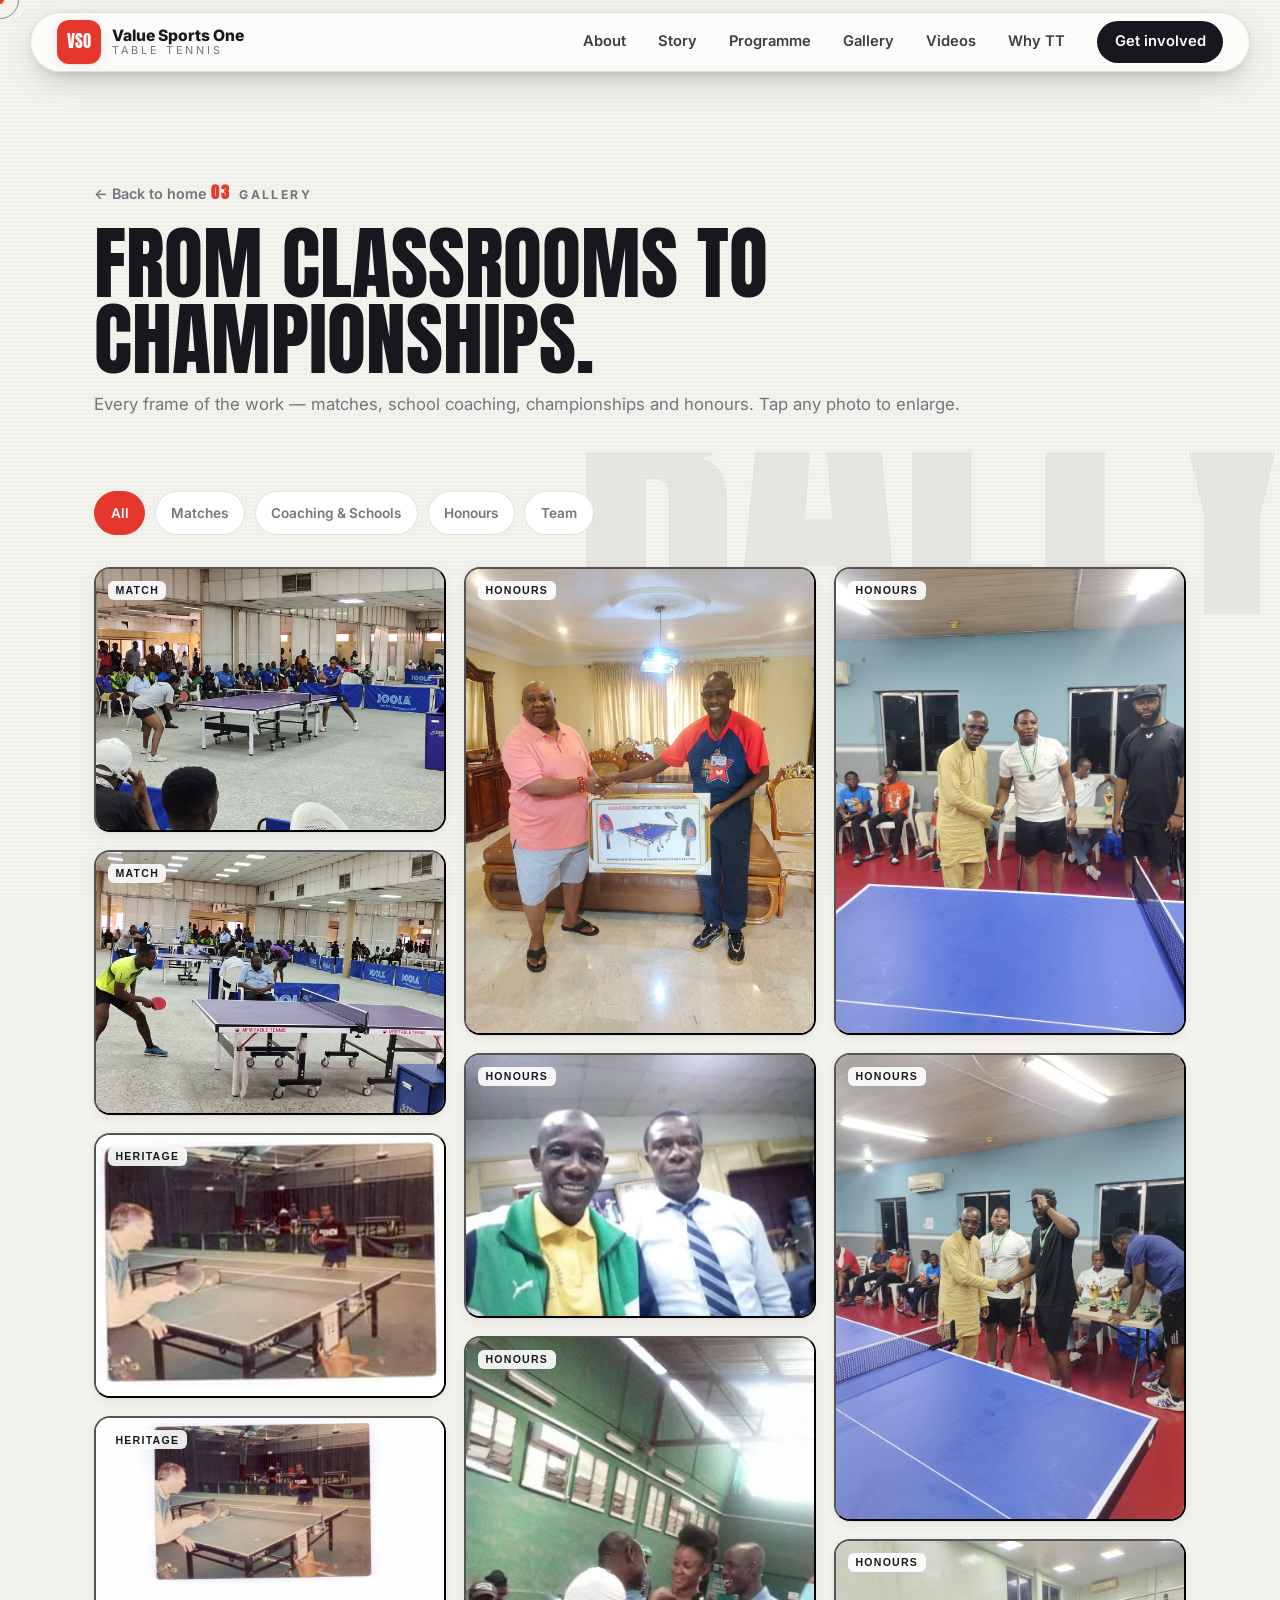
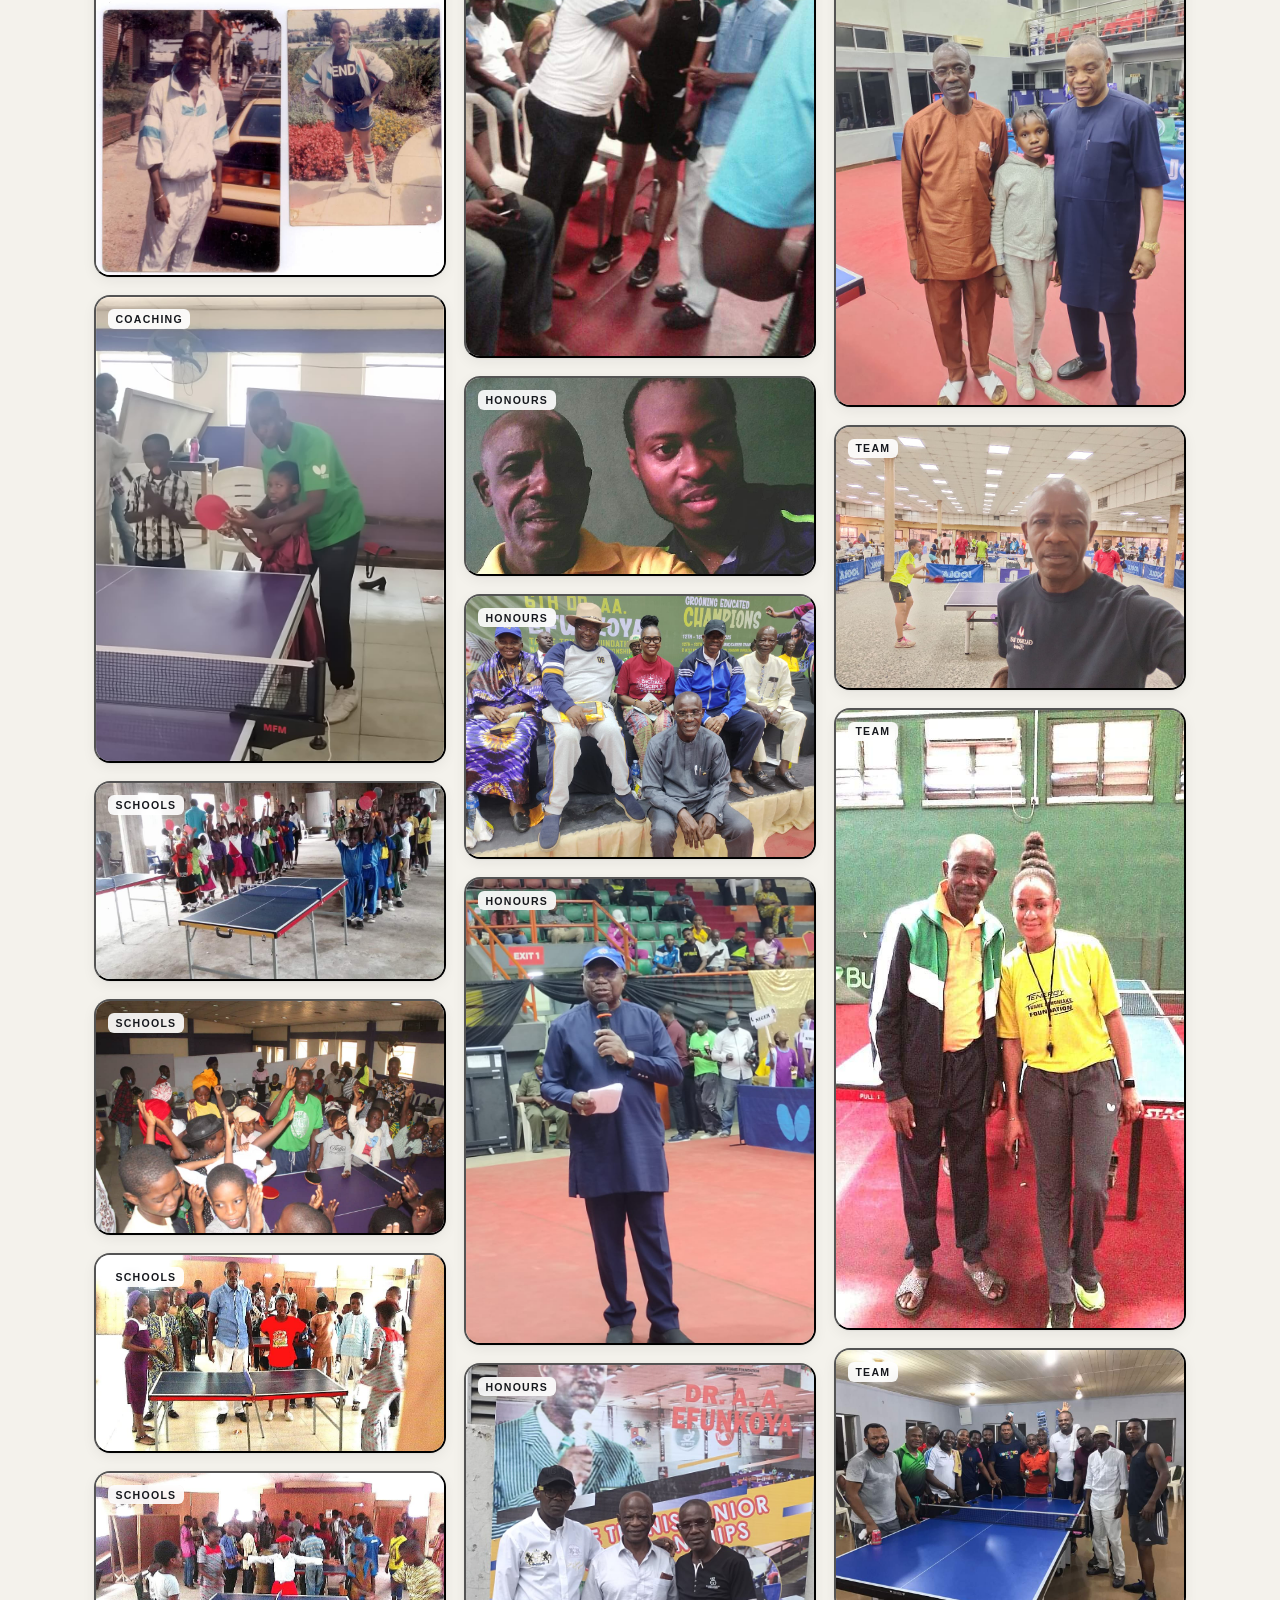
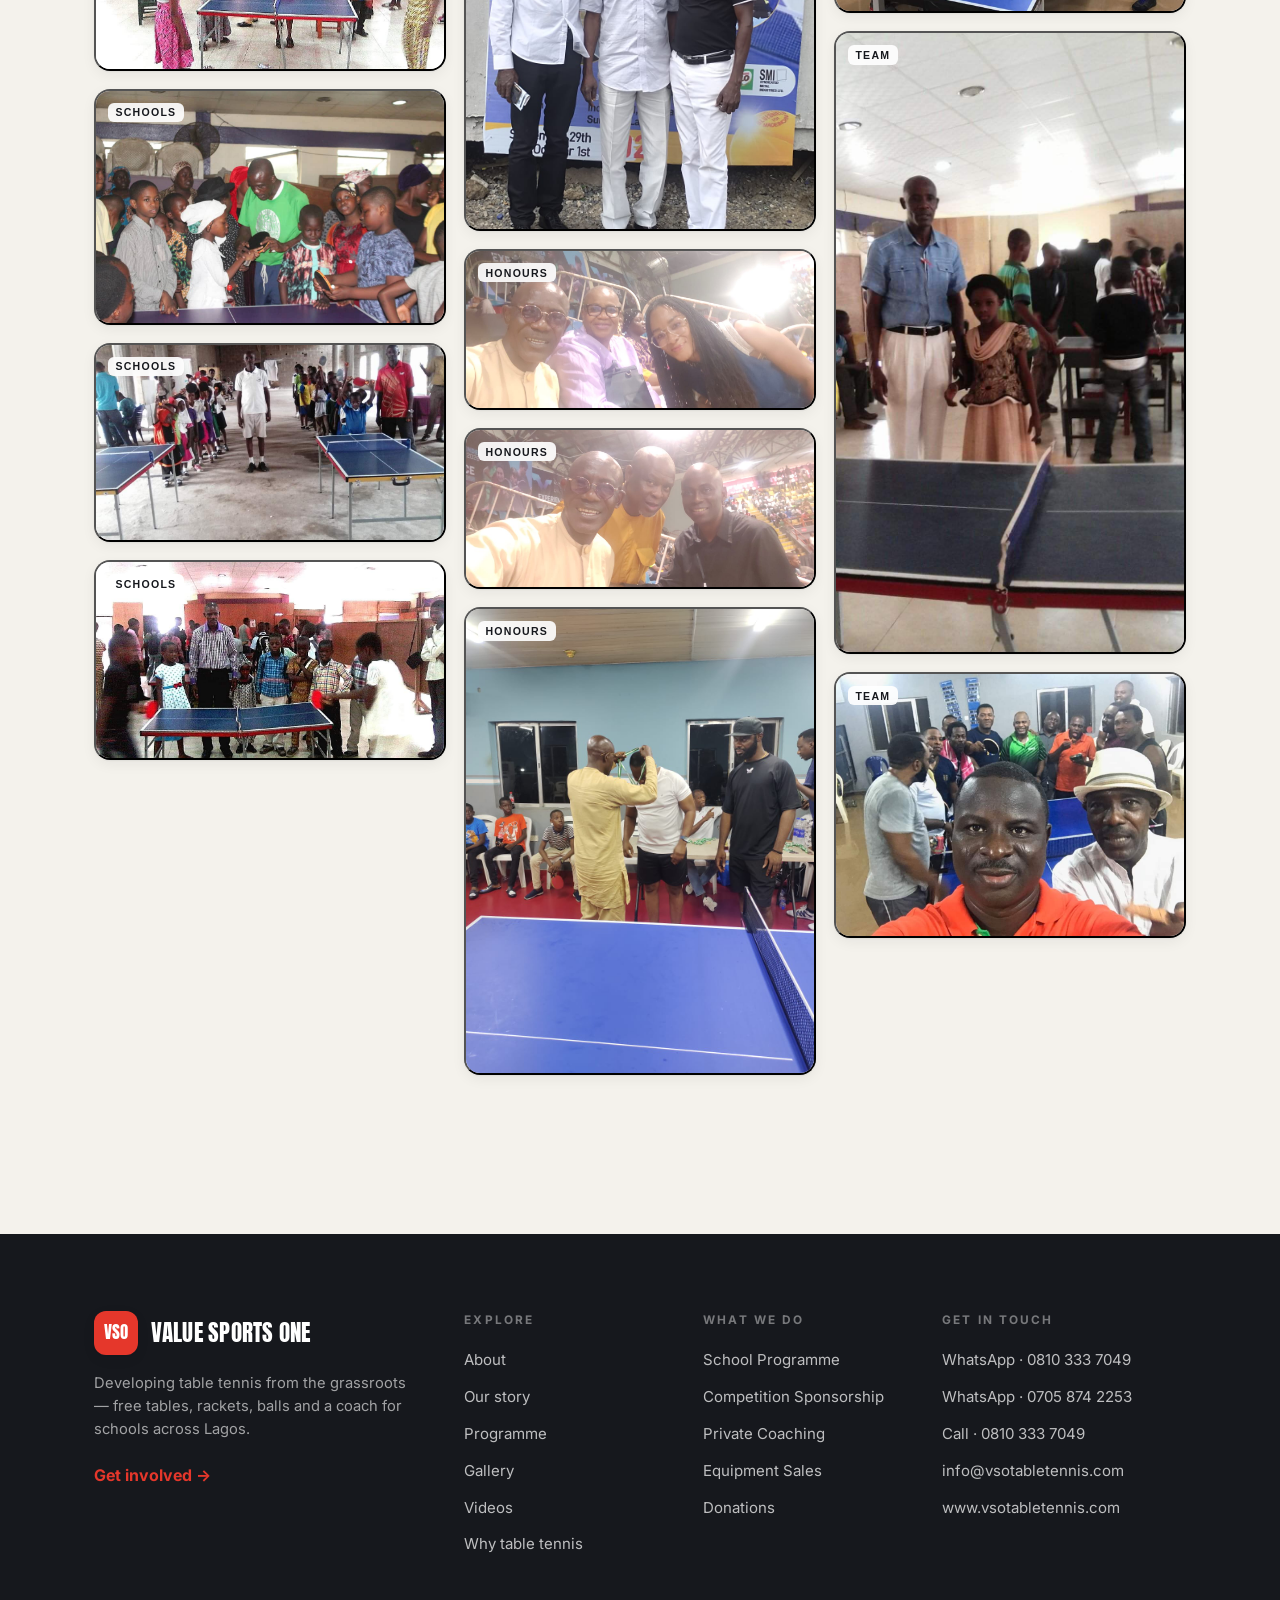
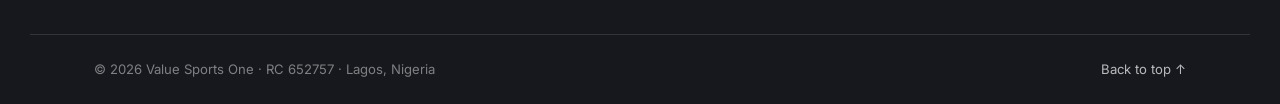
==== commit f1699f54: "Preloader on every page; add Director's USA playing-days photo - Turn the intro splash into a real p" ====
--- a/gallery.html
+++ b/gallery.html
@@ -13,6 +13,16 @@
 <link rel="stylesheet" href="styles-light.css" />
 </head>
 <body class="theme-light">
+
+<!-- ===== INTRO SPLASH ===== -->
+<div class="intro" id="intro" role="presentation">
+  <div class="intro-inner">
+    <span class="brand-badge">VSO</span>
+    <span class="intro-name">Value Sports One</span>
+    <span class="intro-desc">Table Tennis · <b>Service Provider &amp; Development</b></span>
+    <span class="intro-bar"></span>
+  </div>
+</div>
 
 <!-- ===== HEADER ===== -->
 <header class="site-header" id="top">
--- a/styles-light.css
+++ b/styles-light.css
@@ -161,9 +161,42 @@
 /* ==========================================================================
    HEADER
    ========================================================================== */
-.site-header { position: fixed; inset: 0 0 auto 0; z-index: 100; transition: background .3s var(--ease), border-color .3s, backdrop-filter .3s; border-bottom: 1px solid transparent; }
-.site-header.scrolled { background: rgba(244,242,236,.82); backdrop-filter: blur(14px) saturate(1.4); border-bottom-color: var(--line); }
-.header-inner { display: flex; align-items: center; justify-content: space-between; height: 78px; }
+/* ==========================================================================
+   INTRO SPLASH — branded overlay on first open (homepage)
+   ========================================================================== */
+.intro { position: fixed; inset: 0; z-index: 9999; display: grid; place-items: center; text-align: center; background: var(--ink); color: #fff; transition: opacity .6s var(--ease), visibility .6s; }
+.intro.intro--done { opacity: 0; visibility: hidden; }
+.intro-inner { display: flex; flex-direction: column; align-items: center; gap: 1.1rem; padding: var(--gutter); }
+.intro .brand-badge { width: 74px; height: 74px; font-size: 1.7rem; border-radius: 18px; transform: scale(.55); opacity: 0; animation: introPop .7s var(--pop) forwards; }
+.intro-name { font-family: var(--display); text-transform: uppercase; font-size: clamp(2.1rem, 7vw, 3.6rem); line-height: .95; opacity: 0; animation: introUp .7s var(--ease-out) .14s forwards; }
+.intro-desc { font-size: clamp(.72rem, 2.4vw, .92rem); letter-spacing: .22em; text-transform: uppercase; color: rgba(255,255,255,.62); opacity: 0; animation: introUp .7s var(--ease-out) .28s forwards; max-width: 90vw; }
+.intro-desc b { color: var(--red); font-weight: 700; }
+.intro-bar { width: 0; height: 2px; background: var(--red); margin-top: .3rem; animation: introBar 1.5s var(--ease) .3s forwards; }
+@keyframes introPop { to { transform: scale(1); opacity: 1; } }
+@keyframes introUp { from { transform: translateY(16px); opacity: 0; } to { transform: translateY(0); opacity: 1; } }
+@keyframes introBar { to { width: 120px; } }
+body.intro-lock { overflow: hidden; }
+@media (prefers-reduced-motion: reduce) {
+  .intro .brand-badge, .intro-name, .intro-desc { animation: none; opacity: 1; transform: none; }
+  .intro-bar { animation: none; width: 120px; }
+}
+
+.site-header { position: fixed; inset: 0 0 auto 0; z-index: 100; padding: 0; transition: padding .4s var(--ease-out); }
+/* on scroll the bar detaches into a floating, rounded pill */
+.site-header.scrolled { padding: 12px clamp(12px, 4vw, 30px); }
+.header-inner {
+  display: flex; align-items: center; justify-content: space-between; height: 78px;
+  border: 1px solid transparent; border-radius: 0;
+  transition: height .35s var(--ease), background .35s var(--ease), box-shadow .35s var(--ease),
+              border-color .35s, border-radius .4s var(--ease-out), padding .35s, backdrop-filter .35s;
+}
+.site-header.scrolled .header-inner {
+  height: 60px; padding-inline: clamp(1rem, 2.4vw, 1.6rem);
+  background: rgba(255,255,255,.72);
+  -webkit-backdrop-filter: blur(14px) saturate(1.5); backdrop-filter: blur(14px) saturate(1.5);
+  border-color: var(--line); border-radius: 999px;
+  box-shadow: 0 12px 32px -12px rgba(16,18,22,.32), 0 2px 8px rgba(16,18,22,.08);
+}
 .brand { display: inline-flex; align-items: center; gap: .7rem; }
 .brand-badge { font-family: var(--display); font-size: 1.05rem; color: #fff; background: var(--red); width: 44px; height: 44px; display: grid; place-items: center; border-radius: 12px; box-shadow: var(--sh-sm); transition: transform .4s var(--pop); }
 .brand:hover .brand-badge { transform: rotate(-8deg) scale(1.12); }
@@ -253,6 +286,7 @@
 .story { padding-top: clamp(34px, 5vw, 66px); }
 .story-figure { position: relative; border-radius: var(--radius-lg); box-shadow: var(--sh-lg); }
 .story-figure img { width: 100%; aspect-ratio: 5/4; object-fit: cover; border-radius: var(--radius-lg); display: block; }
+.story-cap { margin-top: .85rem; font-size: .85rem; line-height: 1.5; color: var(--muted); }
 /* shape-line corner bracket — laps up into the section above */
 .story-figure::before {
   content: ""; position: absolute; left: -14px; top: -14px; width: 74px; height: 74px;
@@ -524,6 +558,19 @@
 .benefit-foot { text-align: center; margin-top: 2.4rem; font-size: clamp(1.05rem, 2vw, 1.35rem); color: var(--ink); }
 .benefit-foot strong { color: var(--red); }
 
+/* benefits — "great for every age" + "more benefits" sub-blocks */
+.benefits-sub { margin-top: clamp(46px, 7vw, 88px); }
+.benefits-subhead { font-family: var(--display); font-weight: 400; text-transform: uppercase; font-size: clamp(1.5rem, 3.4vw, 2.3rem); letter-spacing: .02em; margin-bottom: clamp(20px, 3vw, 32px); }
+.age-grid { display: grid; grid-template-columns: repeat(3, 1fr); gap: 18px; }
+.age-card { padding: 1.7rem 1.6rem; background: var(--surface); border: 1px solid var(--line); border-top: 3px solid var(--red); border-radius: var(--radius); }
+.age-card h3 { font-family: var(--display); font-weight: 400; text-transform: uppercase; font-size: 1.6rem; letter-spacing: .02em; margin-bottom: .7rem; }
+.age-card p { color: var(--ink-2); font-size: .98rem; line-height: 1.6; }
+.more-grid { display: grid; grid-template-columns: repeat(3, 1fr); column-gap: clamp(28px, 4vw, 60px); }
+.more-item { padding: 1.5rem 0; border-top: 1px solid var(--line); }
+.more-item h4 { display: flex; gap: .6em; font-family: var(--body); font-size: .82rem; letter-spacing: .12em; text-transform: uppercase; font-weight: 700; color: var(--ink); margin-bottom: .55rem; }
+.more-item h4 i { font-family: var(--display); font-style: normal; color: var(--red); font-size: 1rem; line-height: 1; }
+.more-item p { color: var(--ink-2); font-size: .95rem; line-height: 1.55; }
+
 /* ==========================================================================
    ENDORSEMENT BAND — full-bleed photo, fades to paper
    ========================================================================== */
@@ -594,6 +641,8 @@
   .video-grid { grid-template-columns: 1fr 1fr; }
   .video-grid .video-card:first-child { grid-column: span 2; grid-row: auto; }
   .benefit-grid { grid-template-columns: 1fr 1fr; }
+  .age-grid { grid-template-columns: 1fr; }
+  .more-grid { grid-template-columns: 1fr 1fr; }
 }
 @media (max-width: 860px) {
   /* ---- mini modal popup over a blurred page ---- */
@@ -662,7 +711,7 @@
   .brand { position: relative; z-index: 95; }
   /* the scrolled header's backdrop-filter makes it the containing block for the
      fixed modal + backdrop, clamping them to the header box. Drop it while open. */
-  body.menu-open .site-header.scrolled { backdrop-filter: none; -webkit-backdrop-filter: none; }
+  body.menu-open .site-header.scrolled .header-inner { backdrop-filter: none; -webkit-backdrop-filter: none; }
 
   .story-grid, .contact-grid, .about-grid { grid-template-columns: 1fr; gap: clamp(20px, 5vw, 36px); }
   .about-head { position: static; }
@@ -715,6 +764,7 @@
   .video-grid { grid-template-columns: 1fr; }
   .video-grid .video-card:first-child { grid-column: auto; }
   .benefit-grid { grid-template-columns: 1fr; }
+  .more-grid { grid-template-columns: 1fr; }
   /* stack the About facts so the display text has room to breathe */
   .about-facts { grid-template-columns: 1fr; }
   .about-facts .fact { border-right: 0; border-bottom: 1px solid var(--line); padding: 1rem 0; }
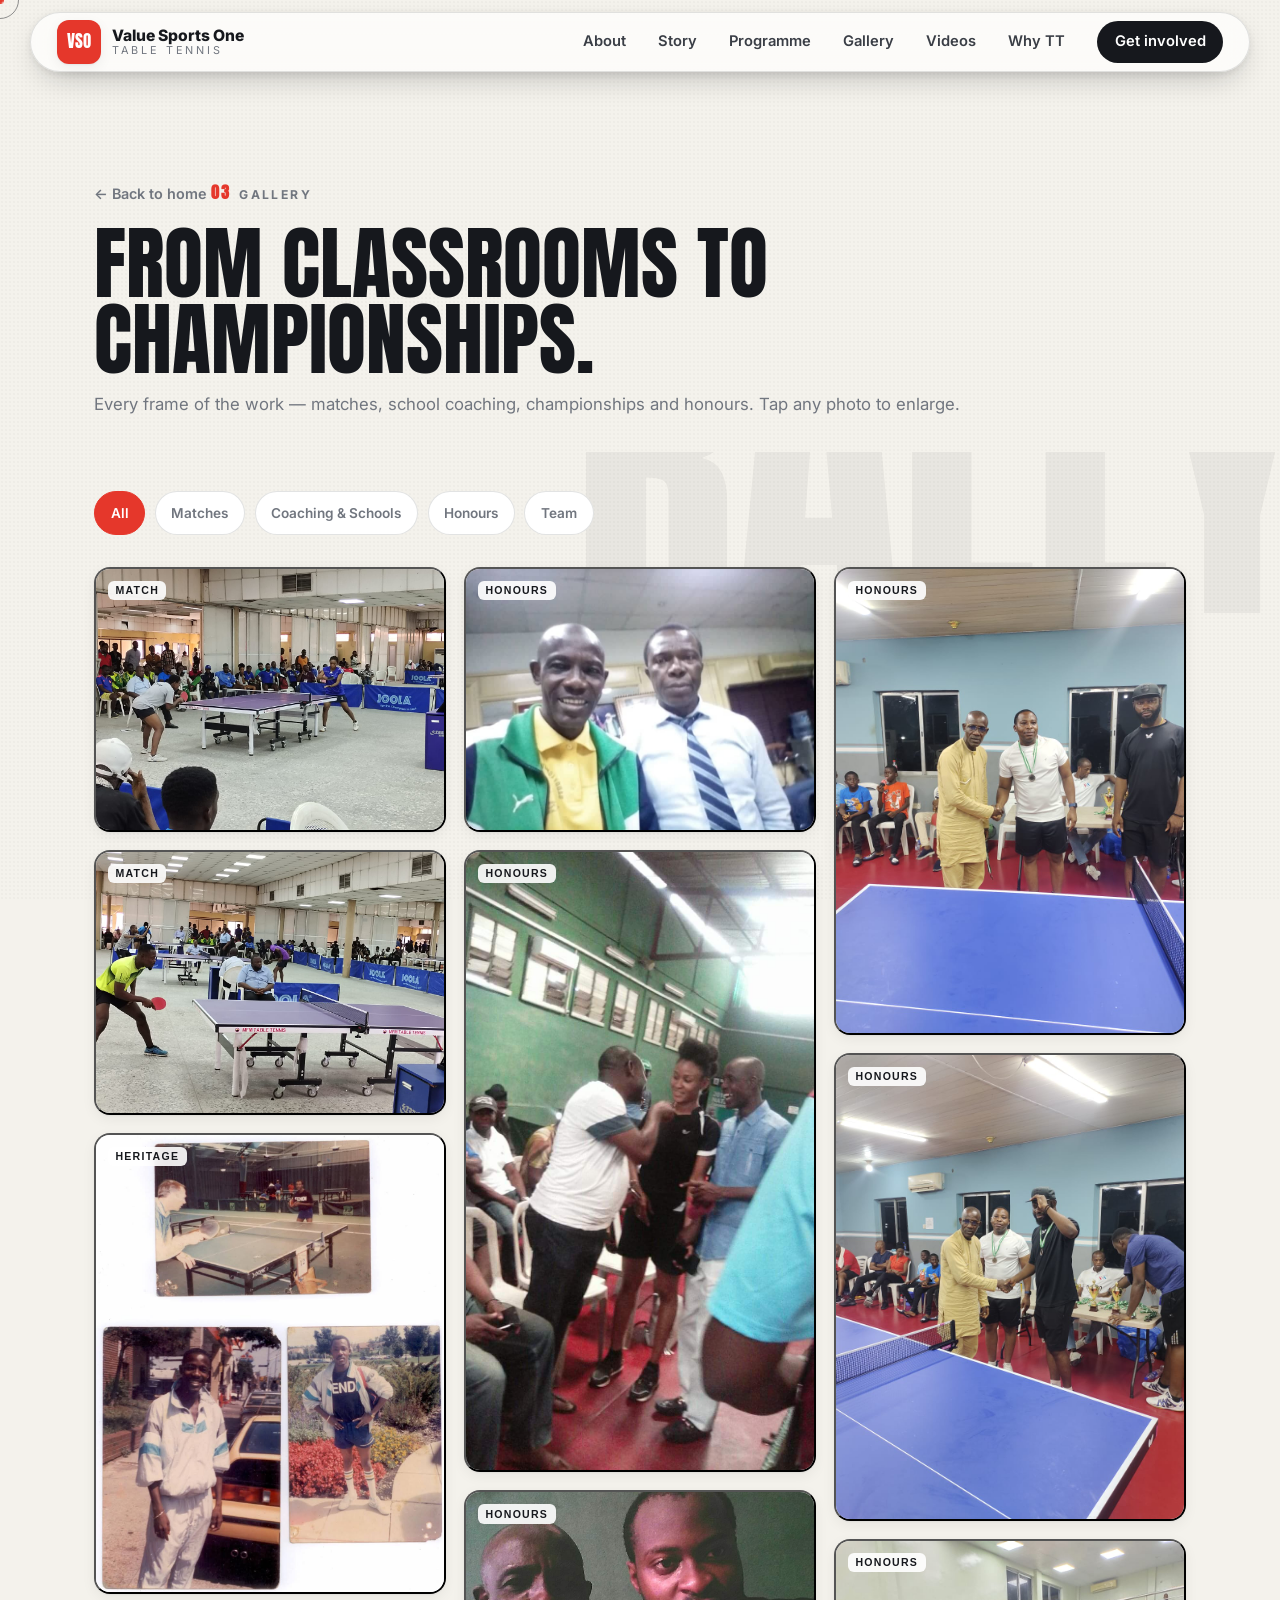
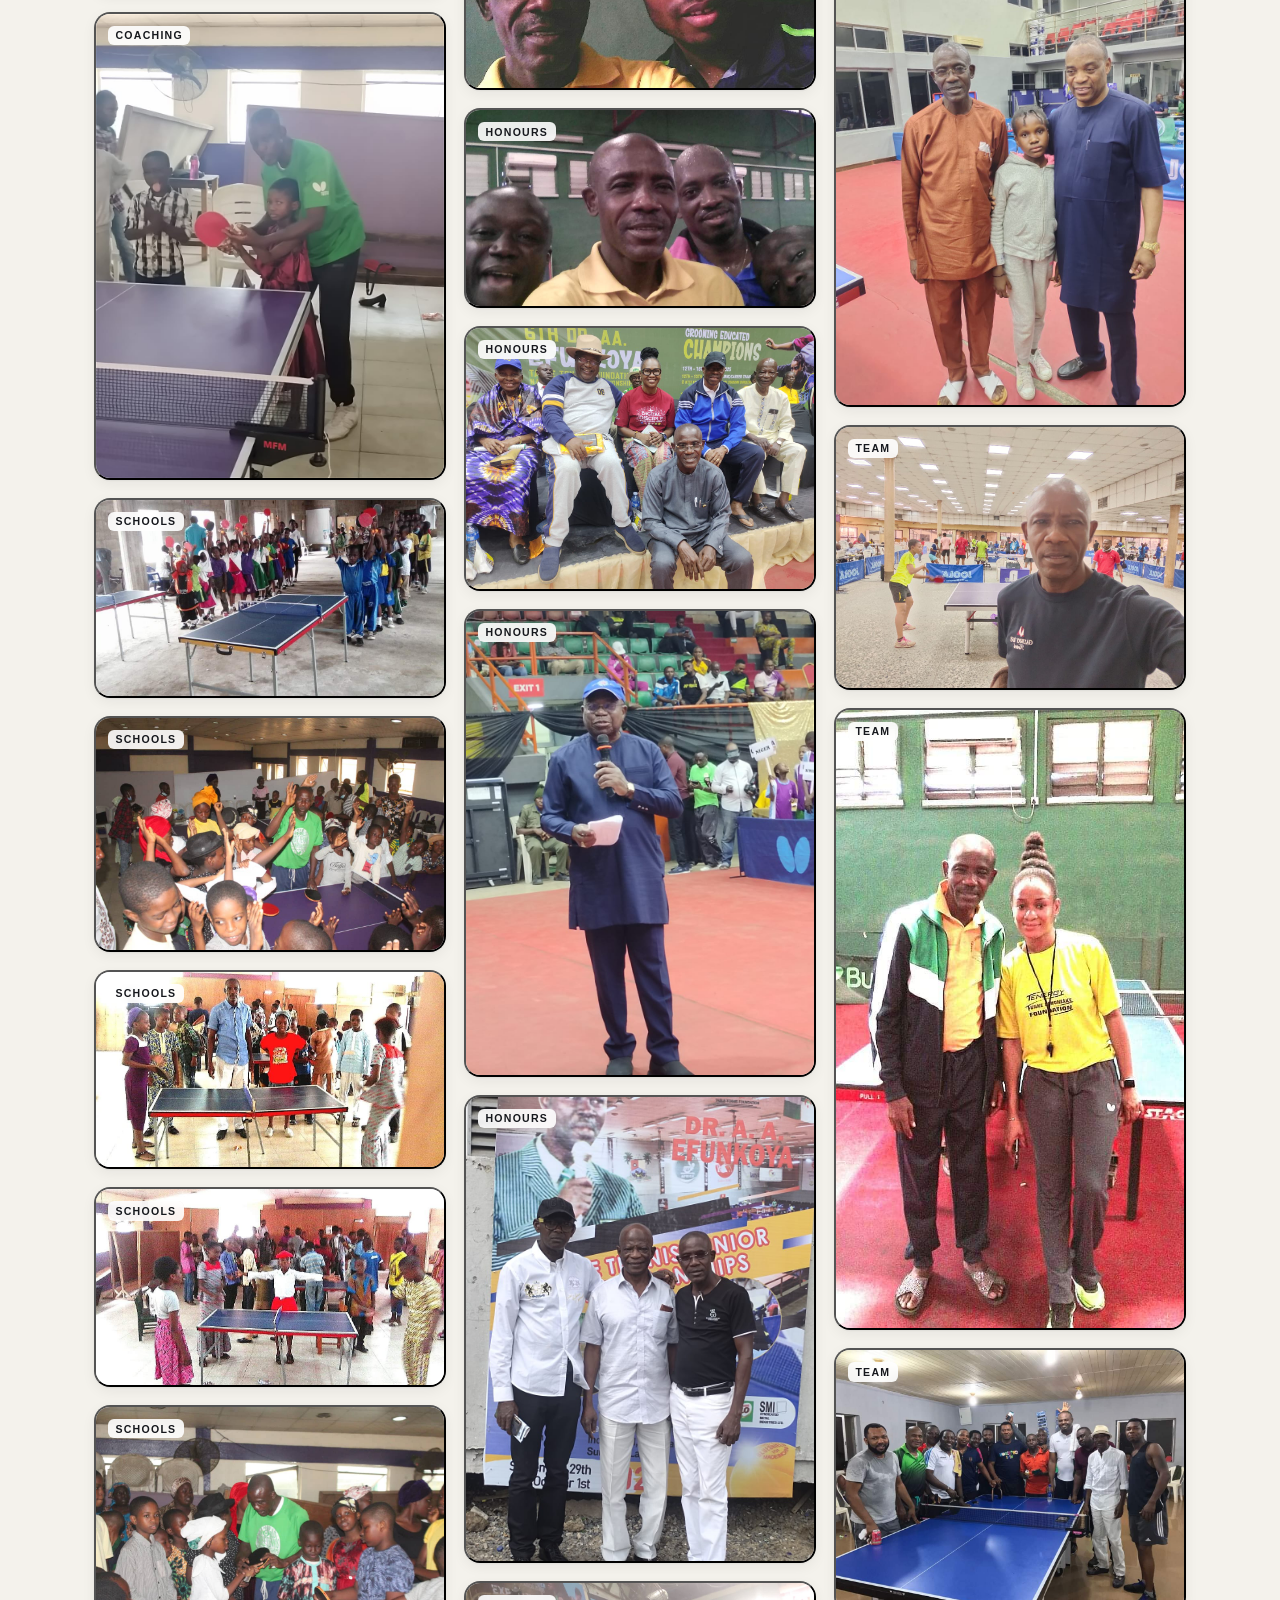
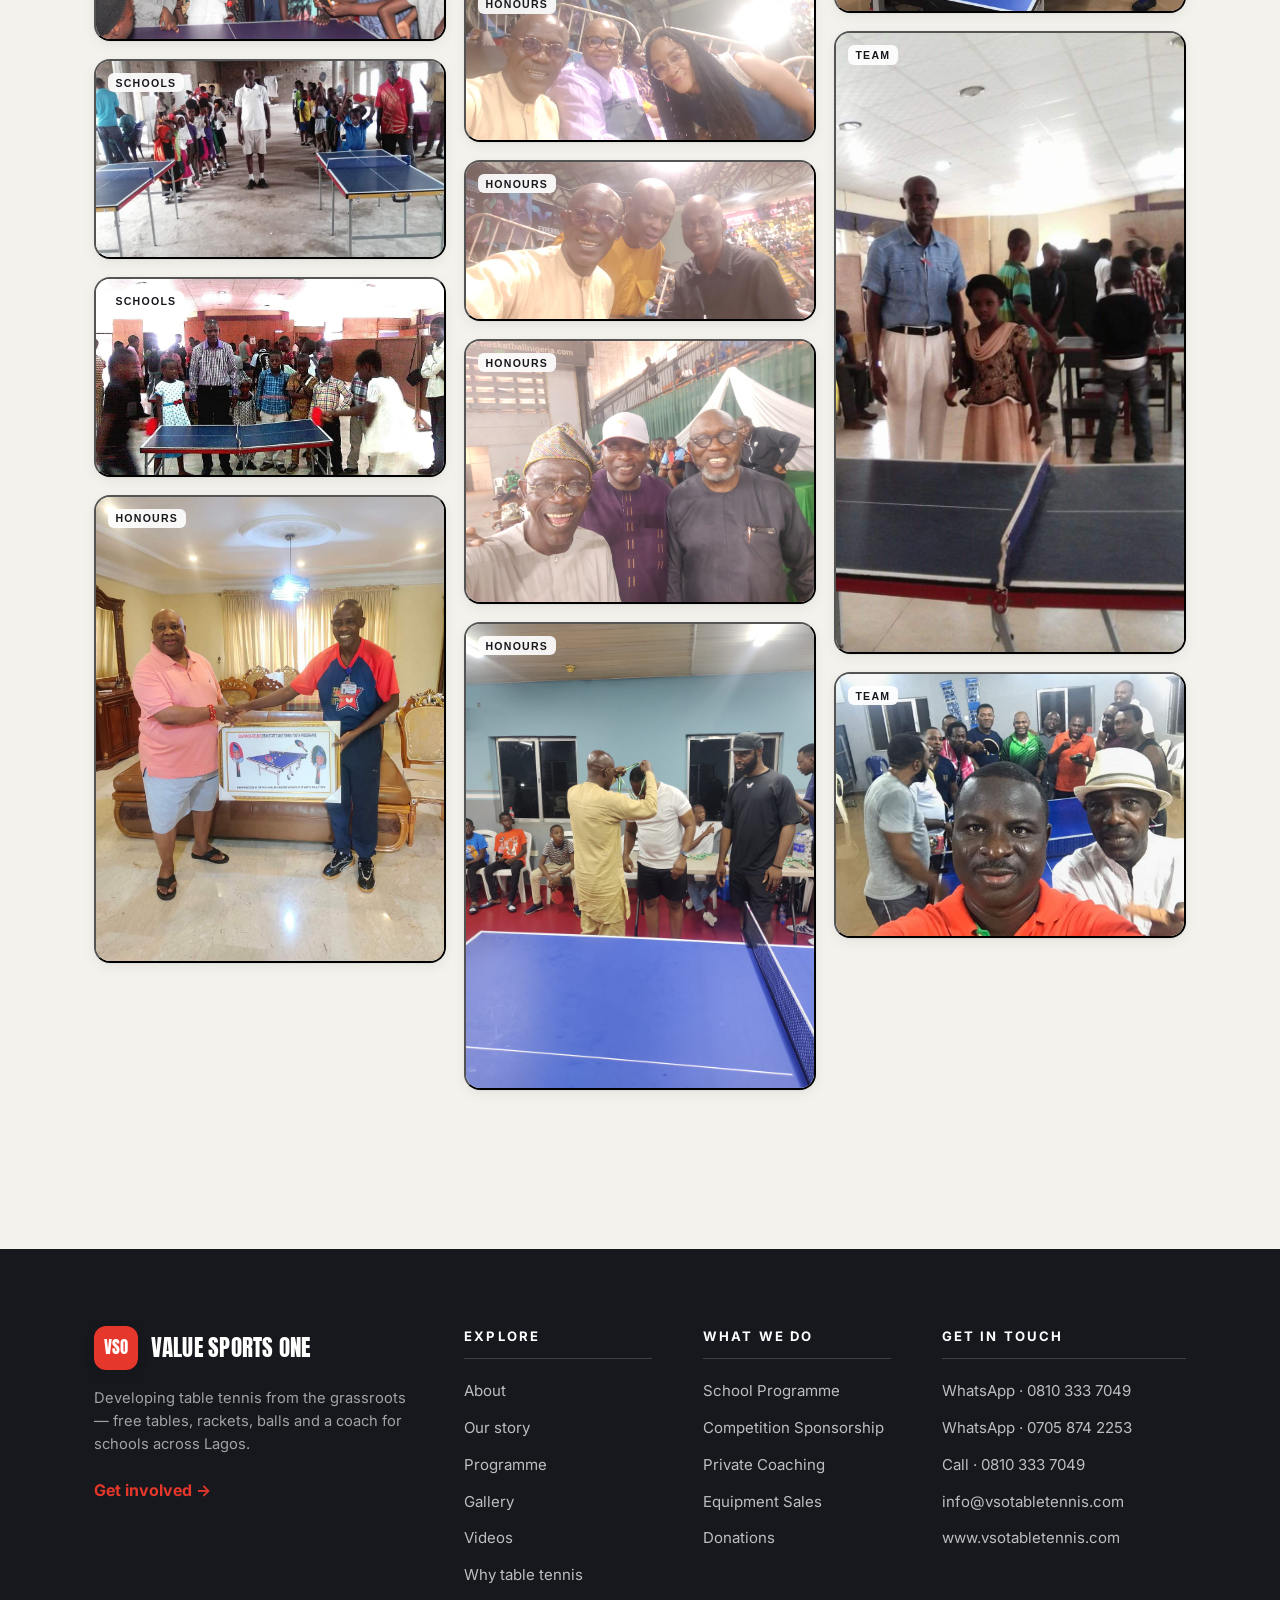
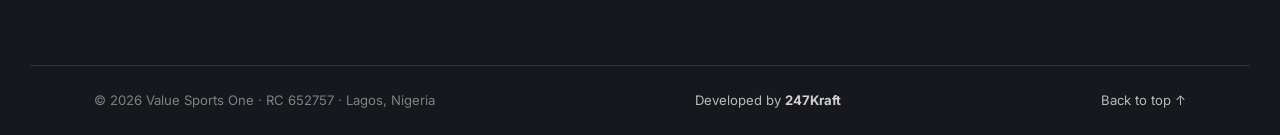
==== commit e4135e12: "SEO (JSON-LD/sitemap/robots/OG), bright footer headings, dev credit, mobile menu fix - SEO & sharing" ====
--- a/gallery.html
+++ b/gallery.html
@@ -5,6 +5,14 @@
 <meta name="viewport" content="width=device-width, initial-scale=1.0" />
 <title>Gallery — VSO Table Tennis | Value Sports One</title>
 <meta name="description" content="Photo gallery from Value Sports One (VSO) Table Tennis — matches, school coaching, championships and honours across Lagos." />
+<link rel="canonical" href="https://www.vsotabletennis.com/gallery.html" />
+<meta property="og:site_name" content="Value Sports One (VSO) Table Tennis" />
+<meta property="og:title" content="Gallery — VSO Table Tennis" />
+<meta property="og:description" content="Matches, school coaching, championships and honours across Lagos." />
+<meta property="og:type" content="website" />
+<meta property="og:url" content="https://www.vsotabletennis.com/gallery.html" />
+<meta property="og:image" content="https://www.vsotabletennis.com/assets/img/endorsements/governor-adeleke-handover-hires.jpg" />
+<meta name="twitter:card" content="summary_large_image" />
 <meta name="theme-color" content="#f4f2ee" />
 <link rel="icon" href="favicon.svg" type="image/svg+xml" />
 <link rel="preconnect" href="https://fonts.googleapis.com" />
@@ -129,6 +137,7 @@
 
   <div class="wrap footer-bottom">
     <span>© <span id="year"></span> Value Sports One · RC 652757 · Lagos, Nigeria</span>
+    <a class="dev-credit" href="https://wa.me/2348102770008?text=Hi%20247Kraft%2C%20I%20saw%20your%20work%20on%20the%20VSO%20site%20%E2%80%94%20I%27d%20like%20a%20website." target="_blank" rel="noopener">Developed by <strong>247Kraft</strong></a>
     <a href="#top">Back to top ↑</a>
   </div>
 </footer>
--- a/styles-light.css
+++ b/styles-light.css
@@ -276,7 +276,7 @@
    ========================================================================== */
 .story-grid { display: grid; grid-template-columns: 1.05fr .95fr; gap: clamp(32px, 6vw, 84px); align-items: center; }
 .story-copy p + p { margin-top: 1.1rem; }
-.story-copy .lead { margin-bottom: 1.1rem; }
+.story-copy .lead { margin-top: 1.6rem; margin-bottom: 2rem; padding-bottom: .4rem; }
 .signature { display: flex; align-items: center; gap: 1.1rem; margin-top: 2rem; padding-top: 1.5rem; border-top: 1px solid var(--line); }
 .sig-photo { width: 66px; height: 66px; border-radius: 50%; object-fit: cover; object-position: center 25%; flex: none; border: 3px solid var(--red); box-shadow: var(--sh-sm); transition: transform .4s var(--pop); }
 .signature:hover .sig-photo { transform: scale(1.08) rotate(-4deg); }
@@ -286,7 +286,13 @@
 .story { padding-top: clamp(34px, 5vw, 66px); }
 .story-figure { position: relative; border-radius: var(--radius-lg); box-shadow: var(--sh-lg); }
 .story-figure img { width: 100%; aspect-ratio: 5/4; object-fit: cover; border-radius: var(--radius-lg); display: block; }
-.story-cap { margin-top: .85rem; font-size: .85rem; line-height: 1.5; color: var(--muted); }
+.story-cap {
+  margin-top: 1.1rem; padding: 1rem 1.2rem;
+  font-family: "Caveat", cursive; font-weight: 700;
+  font-size: clamp(1.4rem, 2.3vw, 1.9rem); line-height: 1.28;
+  color: var(--ink); border-left: 3px solid var(--red); background: rgba(229,55,43,.04);
+  border-radius: 0 10px 10px 0;
+}
 /* shape-line corner bracket — laps up into the section above */
 .story-figure::before {
   content: ""; position: absolute; left: -14px; top: -14px; width: 74px; height: 74px;
@@ -456,8 +462,9 @@
 .footer-cta { font-weight: 700; color: var(--red); transition: color .2s, transform .3s var(--pop); display: inline-block; }
 .footer-cta:hover { color: #fff; transform: translateX(4px); }
 .footer-heading {
-  font-family: var(--body); font-size: .74rem; font-weight: 700; letter-spacing: .18em;
-  text-transform: uppercase; color: rgba(255,255,255,.42); margin-bottom: 1.1rem;
+  font-family: var(--body); font-size: .82rem; font-weight: 700; letter-spacing: .16em;
+  text-transform: uppercase; color: #fff; margin-bottom: 1.2rem;
+  padding-bottom: .7rem; border-bottom: 1px solid rgba(255,255,255,.18);
 }
 .footer-links { list-style: none; display: flex; flex-direction: column; gap: .68rem; }
 .footer-links a { font-size: .94rem; color: rgba(255,255,255,.72); transition: color .2s, padding-left .2s var(--ease); }
@@ -469,6 +476,9 @@
 }
 .footer-bottom a { color: rgba(255,255,255,.7); }
 .footer-bottom a:hover { color: var(--red); }
+.dev-credit { color: rgba(255,255,255,.45); }
+.dev-credit strong { color: rgba(255,255,255,.8); font-weight: 700; }
+.dev-credit:hover, .dev-credit:hover strong { color: var(--red); }
 
 /* ==========================================================================
    LIGHTBOX
@@ -709,9 +719,14 @@
   .nav a.nav-cta:hover, .nav a.nav-cta:active { background: var(--ink); color: #fff; transform: translateY(-2px); padding-left: 1rem; }
   .nav-toggle { display: flex; position: relative; z-index: 95; }
   .brand { position: relative; z-index: 95; }
-  /* the scrolled header's backdrop-filter makes it the containing block for the
-     fixed modal + backdrop, clamping them to the header box. Drop it while open. */
-  body.menu-open .site-header.scrolled .header-inner { backdrop-filter: none; -webkit-backdrop-filter: none; }
+  /* On mobile the scrolled pill must NOT use backdrop-filter: it would become the
+     containing block for the fixed menu modal (which lives inside .header-inner),
+     anchoring it to the pill at the top instead of the viewport centre. Use a
+     solid pill on mobile; the frosted blur stays on desktop where there's no modal. */
+  .site-header.scrolled .header-inner {
+    background: rgba(255,255,255,.96);
+    -webkit-backdrop-filter: none; backdrop-filter: none;
+  }
 
   .story-grid, .contact-grid, .about-grid { grid-template-columns: 1fr; gap: clamp(20px, 5vw, 36px); }
   .about-head { position: static; }
@@ -747,6 +762,13 @@
   .hero { align-items: center; min-height: 88svh; padding-top: 86px; padding-bottom: 44px; }
   /* frame the coach (centre of the photo) above the copy on the narrow crop */
   .hero-media img { object-position: 54% 30%; }
+  /* footer: stack and centre every element on mobile */
+  .footer-grid { grid-template-columns: 1fr; text-align: center; }
+  .footer-about { margin-inline: auto; }
+  .footer-brand { justify-content: center; }
+  .footer-links { align-items: center; }
+  .footer-links a:hover { padding-left: 0; }
+  .footer-bottom { align-items: center; text-align: center; }
   /* tighten section spacing on mobile */
   .section { padding-block: clamp(50px, 9vw, 76px); }
   /* keep the kicker's presence (match the desktop feel) */
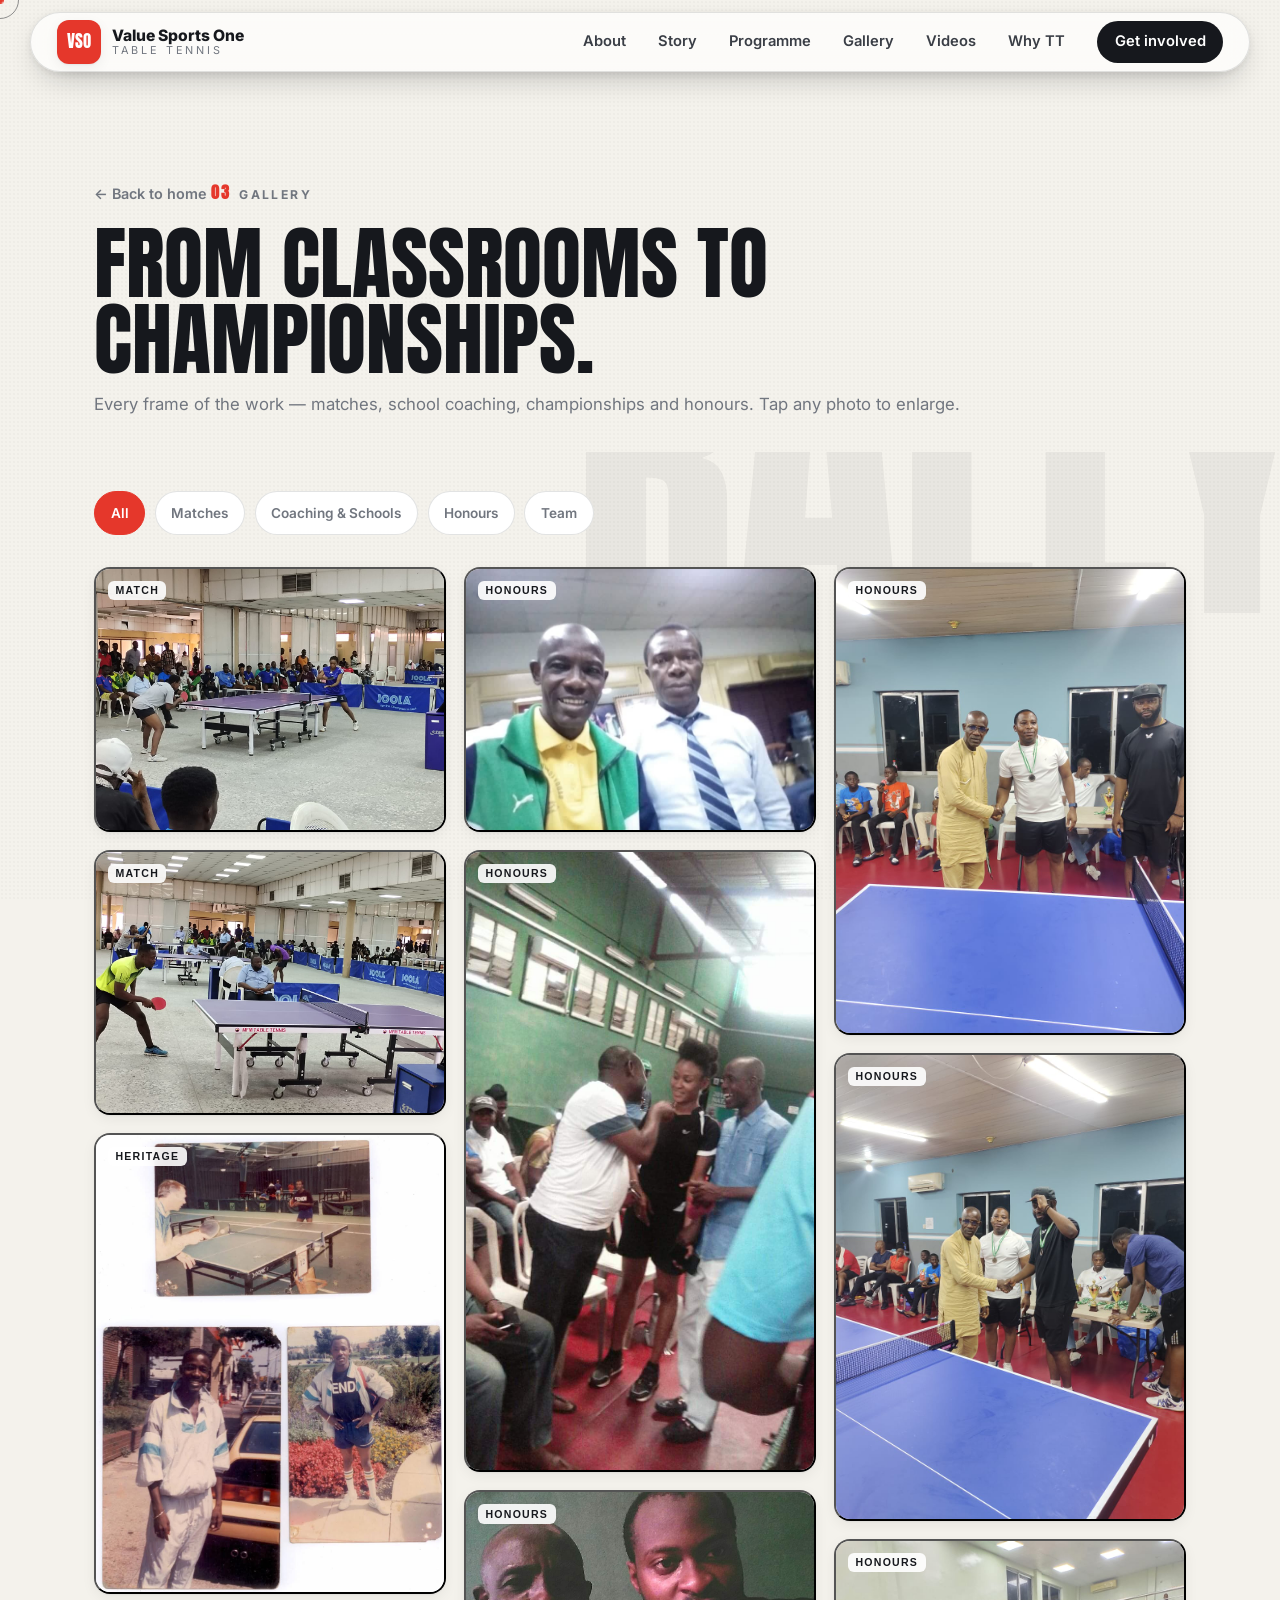
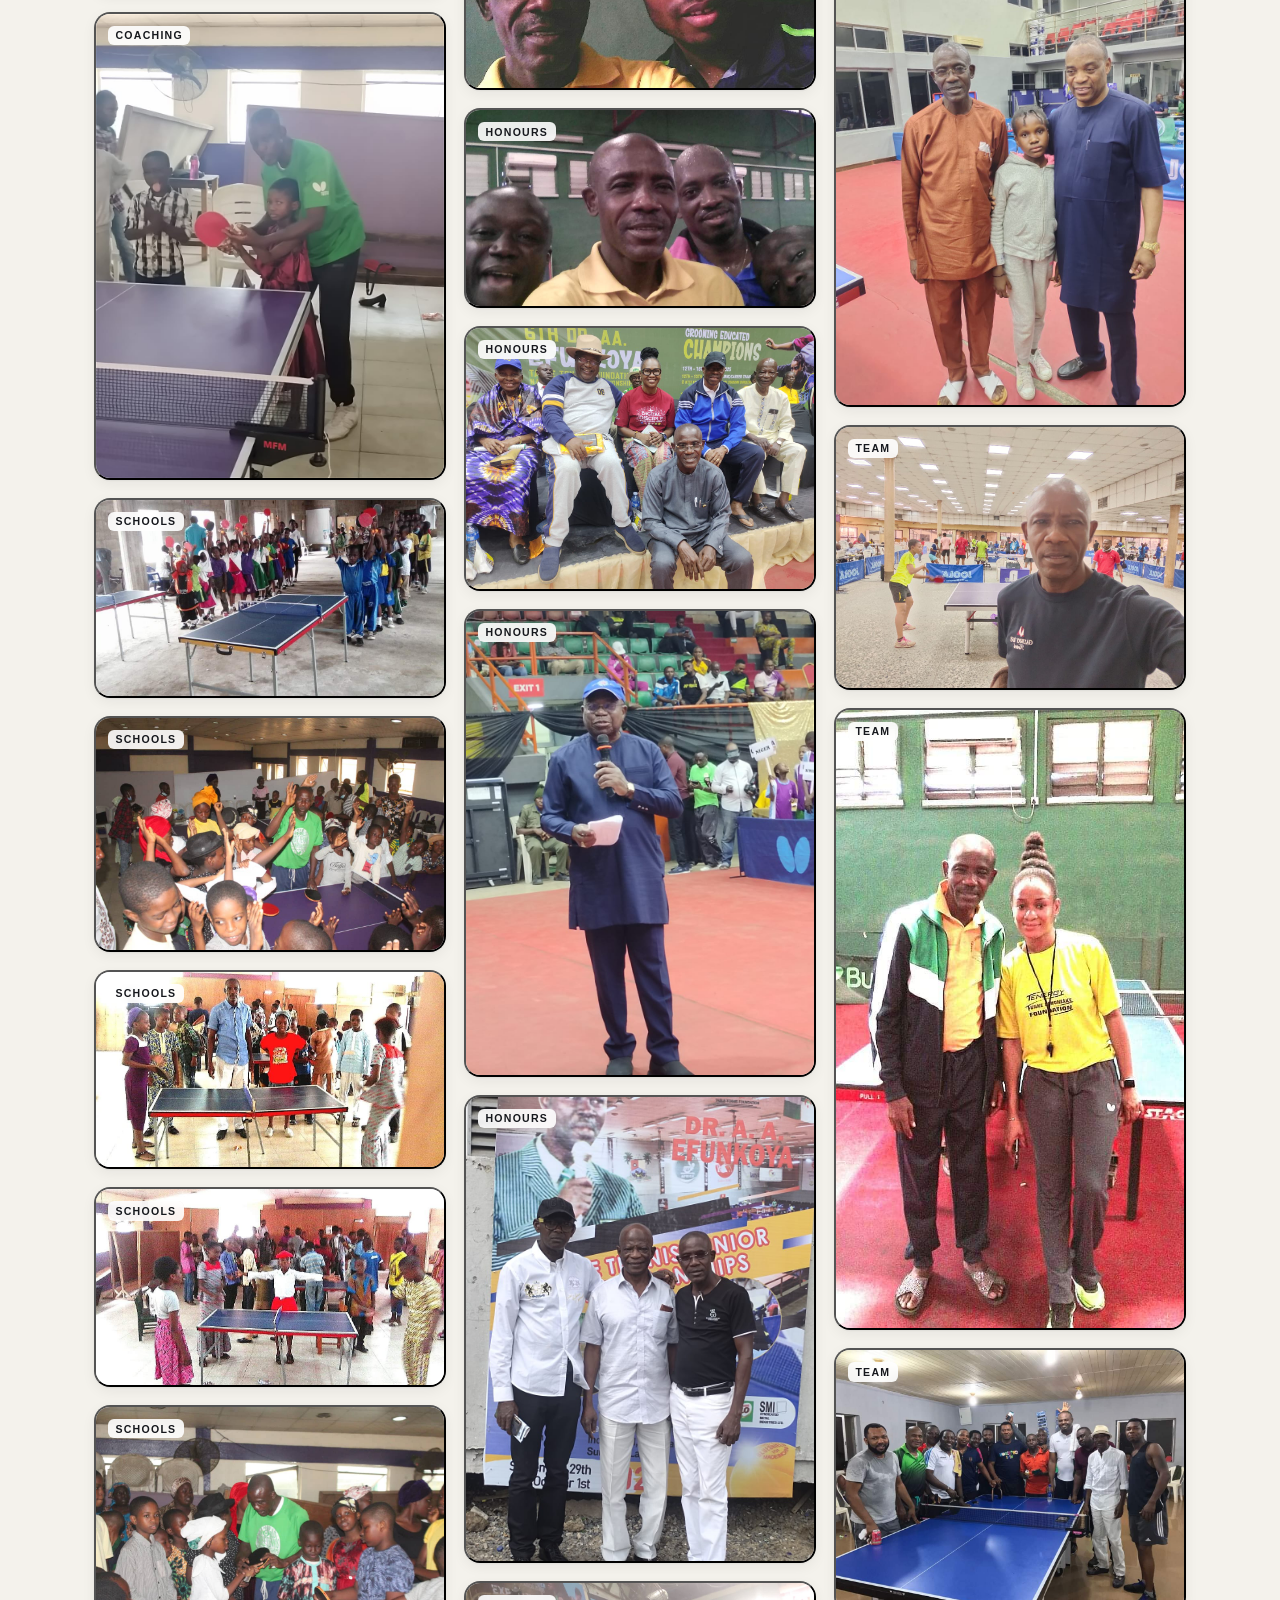
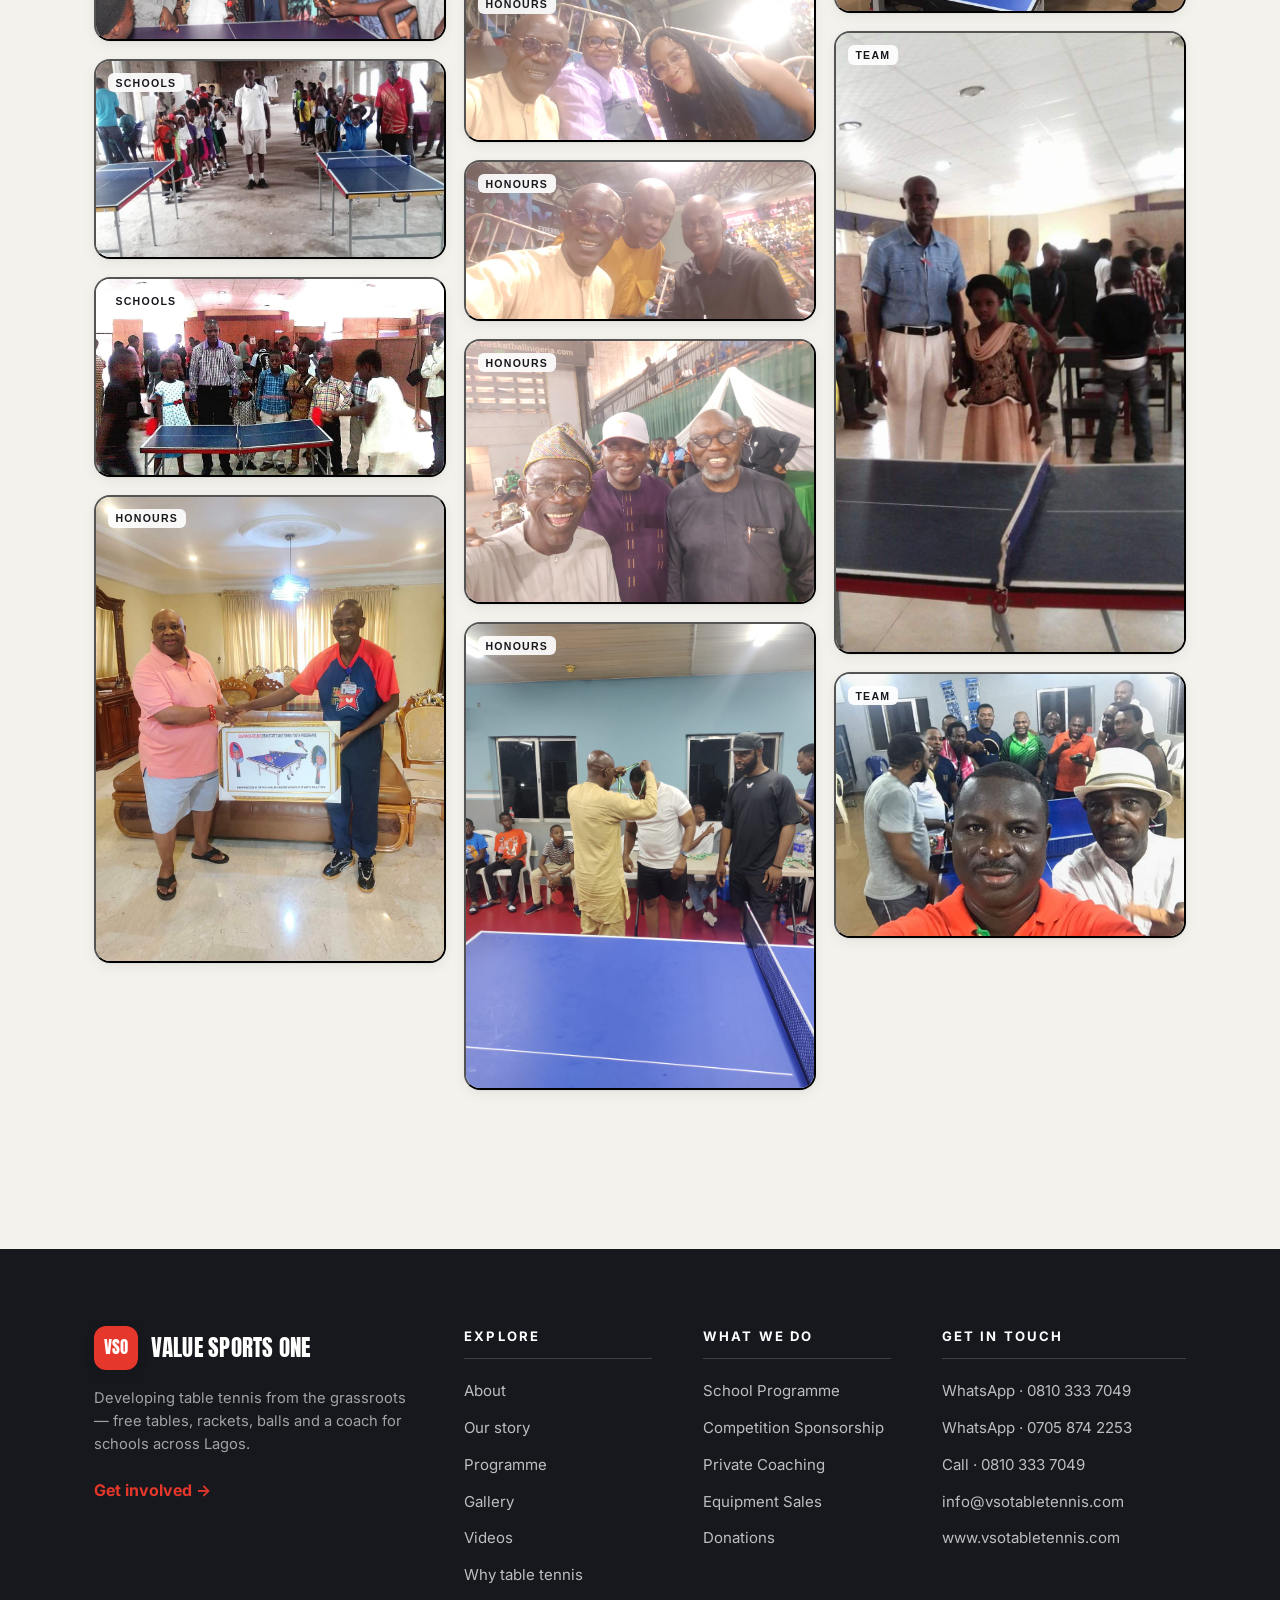
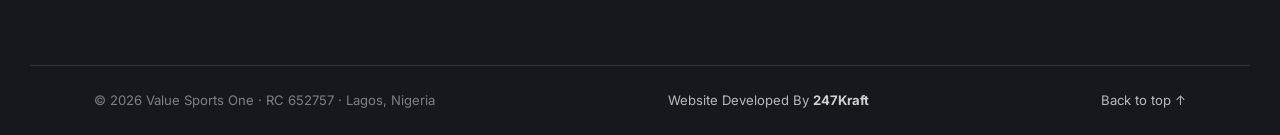
==== commit 638169f4: "Homepage trust strip (champions/leaders) + dev-credit copy - Add an 'In good company' recognition st" ====
--- a/gallery.html
+++ b/gallery.html
@@ -137,7 +137,7 @@
 
   <div class="wrap footer-bottom">
     <span>© <span id="year"></span> Value Sports One · RC 652757 · Lagos, Nigeria</span>
-    <a class="dev-credit" href="https://wa.me/2348102770008?text=Hi%20247Kraft%2C%20I%20saw%20your%20work%20on%20the%20VSO%20site%20%E2%80%94%20I%27d%20like%20a%20website." target="_blank" rel="noopener">Developed by <strong>247Kraft</strong></a>
+    <a class="dev-credit" href="https://wa.me/2348102770008?text=Hi%20Steving%2C%20I%20saw%20your%20work%20on%20the%20VSO%20site%20%E2%80%94%20I%27d%20like%20a%20website." target="_blank" rel="noopener">Website Developed By <strong>247Kraft</strong></a>
     <a href="#top">Back to top ↑</a>
   </div>
 </footer>
--- a/styles-light.css
+++ b/styles-light.css
@@ -565,6 +565,12 @@
 .benefit ul li { font-size: .92rem; color: var(--ink-2); padding: .55rem 0 .55rem 1.1rem; position: relative; border-top: 1px solid var(--line); }
 .benefit ul li:first-child { border-top: 0; }
 .benefit ul li::before { content: ""; position: absolute; left: 0; top: 1.2rem; width: 5px; height: 5px; border-radius: 50%; background: var(--red); }
+/* recognition / trust strip */
+.cred-list { list-style: none; display: grid; grid-template-columns: repeat(3, 1fr); column-gap: clamp(28px, 4vw, 60px); border-top: 1px solid var(--line); }
+.cred-item { padding: 1.15rem 0; border-bottom: 1px solid var(--line); display: flex; flex-direction: column; gap: .2rem; }
+.cred-item .nm { font-family: var(--display); font-weight: 400; text-transform: uppercase; font-size: clamp(1.1rem, 1.7vw, 1.4rem); line-height: 1.02; letter-spacing: .01em; color: var(--ink); }
+.cred-item .rl { font-size: .74rem; letter-spacing: .12em; text-transform: uppercase; font-weight: 700; color: var(--red); }
+
 .benefit-foot { text-align: center; margin-top: 2.4rem; font-size: clamp(1.05rem, 2vw, 1.35rem); color: var(--ink); }
 .benefit-foot strong { color: var(--red); }
 
@@ -653,6 +659,7 @@
   .benefit-grid { grid-template-columns: 1fr 1fr; }
   .age-grid { grid-template-columns: 1fr; }
   .more-grid { grid-template-columns: 1fr 1fr; }
+  .cred-list { grid-template-columns: 1fr 1fr; }
 }
 @media (max-width: 860px) {
   /* ---- mini modal popup over a blurred page ---- */
@@ -787,6 +794,7 @@
   .video-grid .video-card:first-child { grid-column: auto; }
   .benefit-grid { grid-template-columns: 1fr; }
   .more-grid { grid-template-columns: 1fr; }
+  .cred-list { grid-template-columns: 1fr; }
   /* stack the About facts so the display text has room to breathe */
   .about-facts { grid-template-columns: 1fr; }
   .about-facts .fact { border-right: 0; border-bottom: 1px solid var(--line); padding: 1rem 0; }
